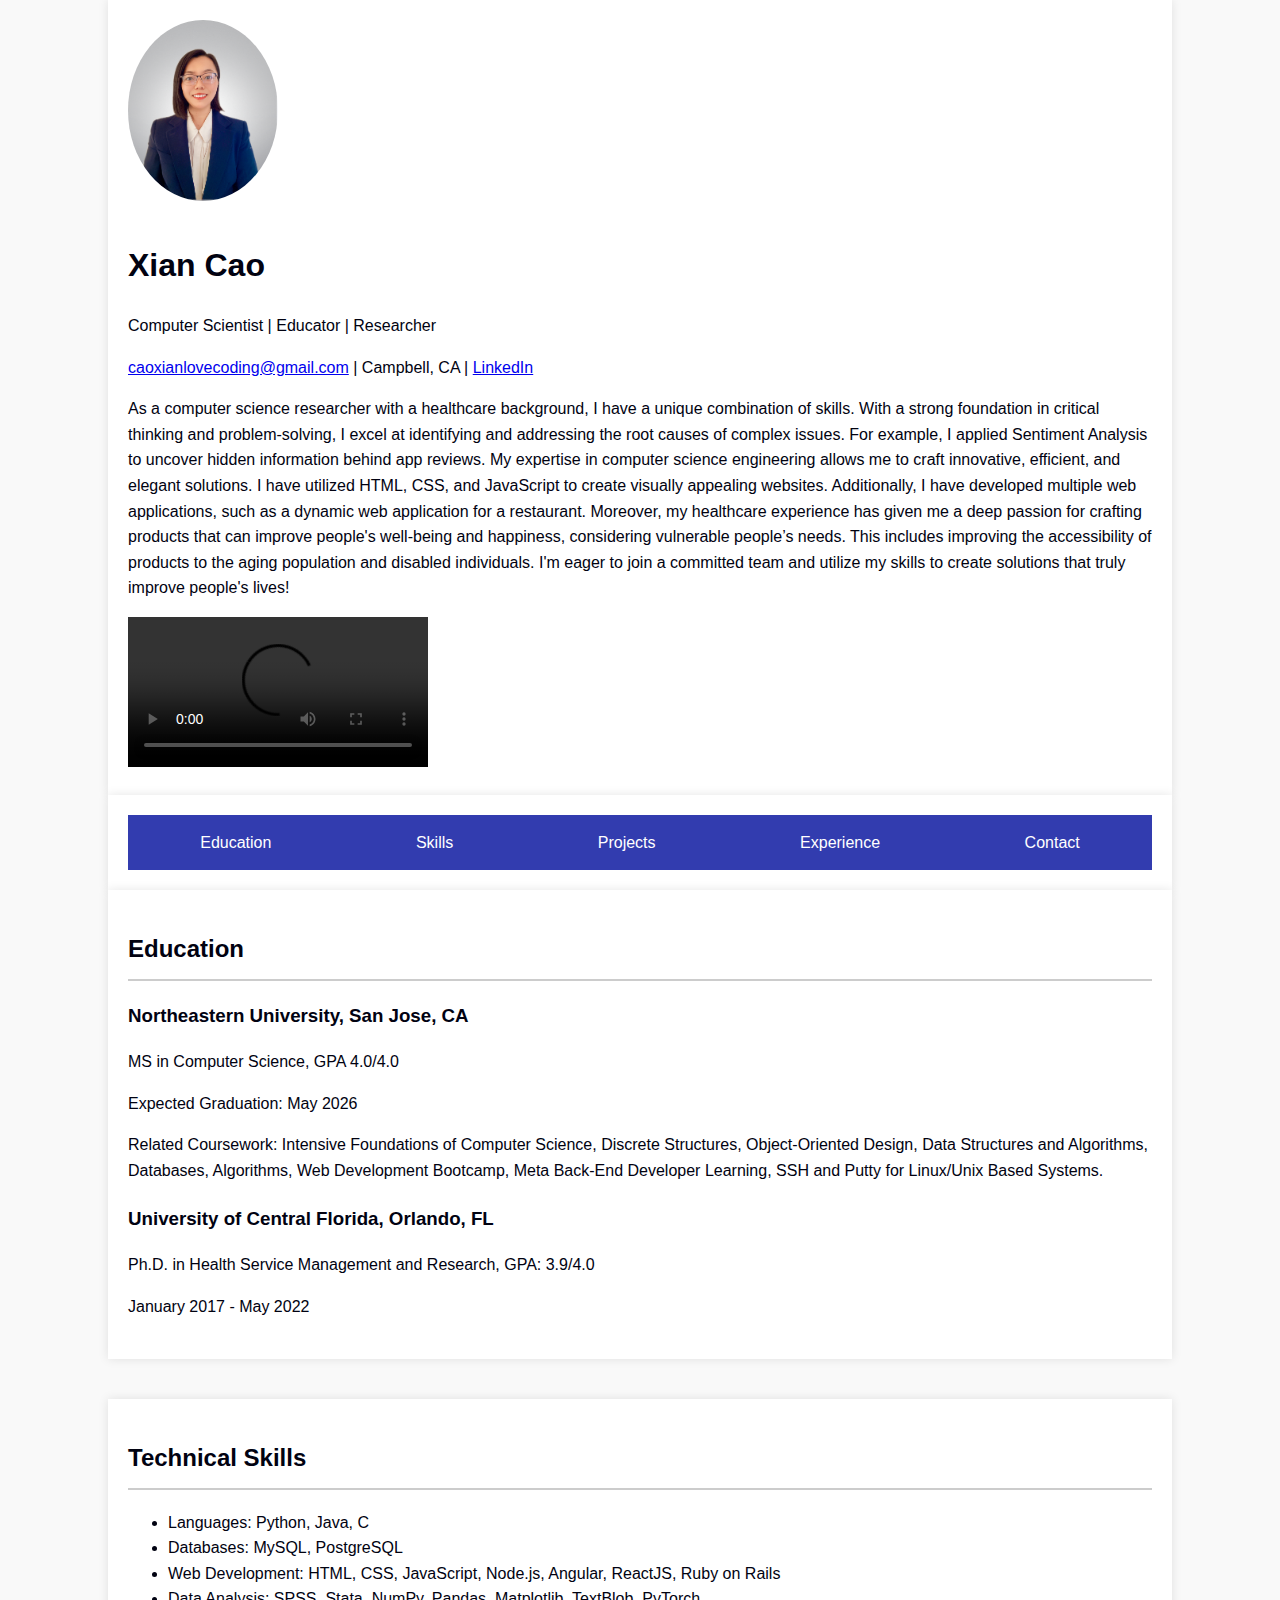
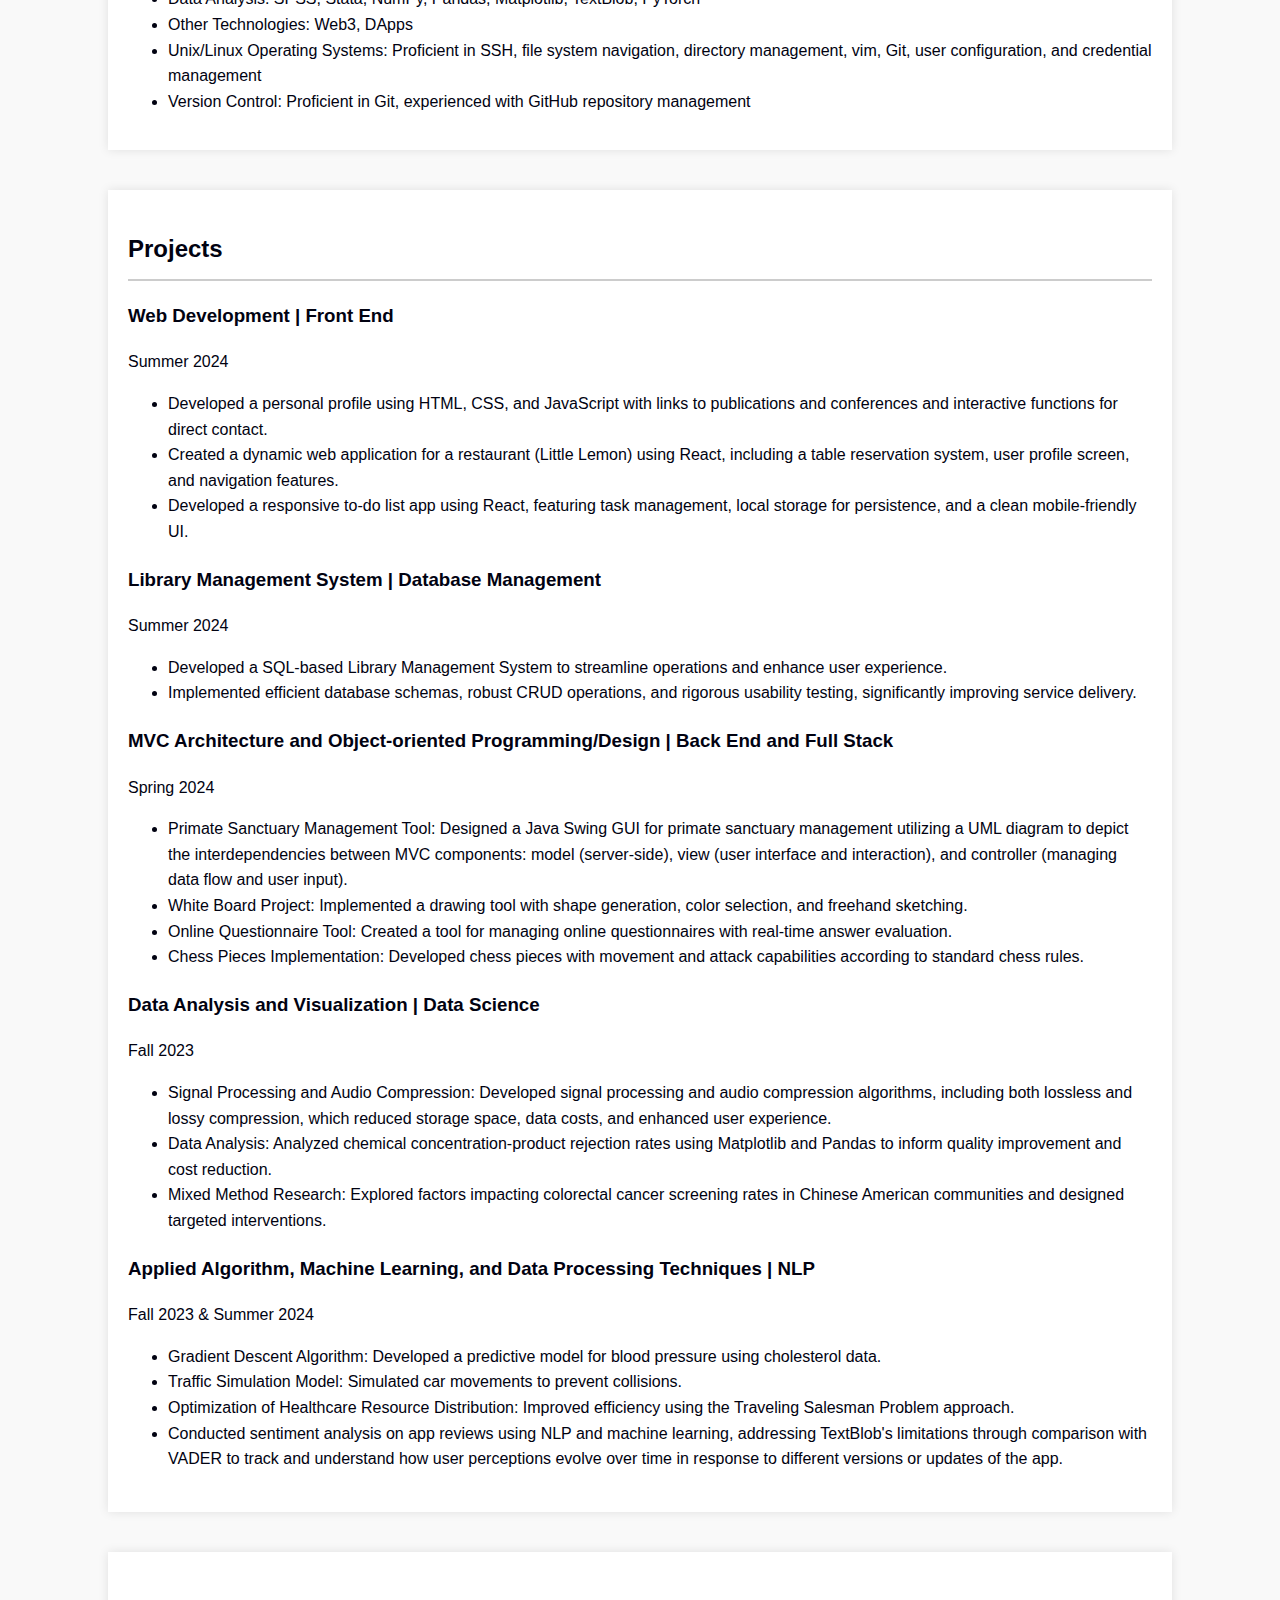
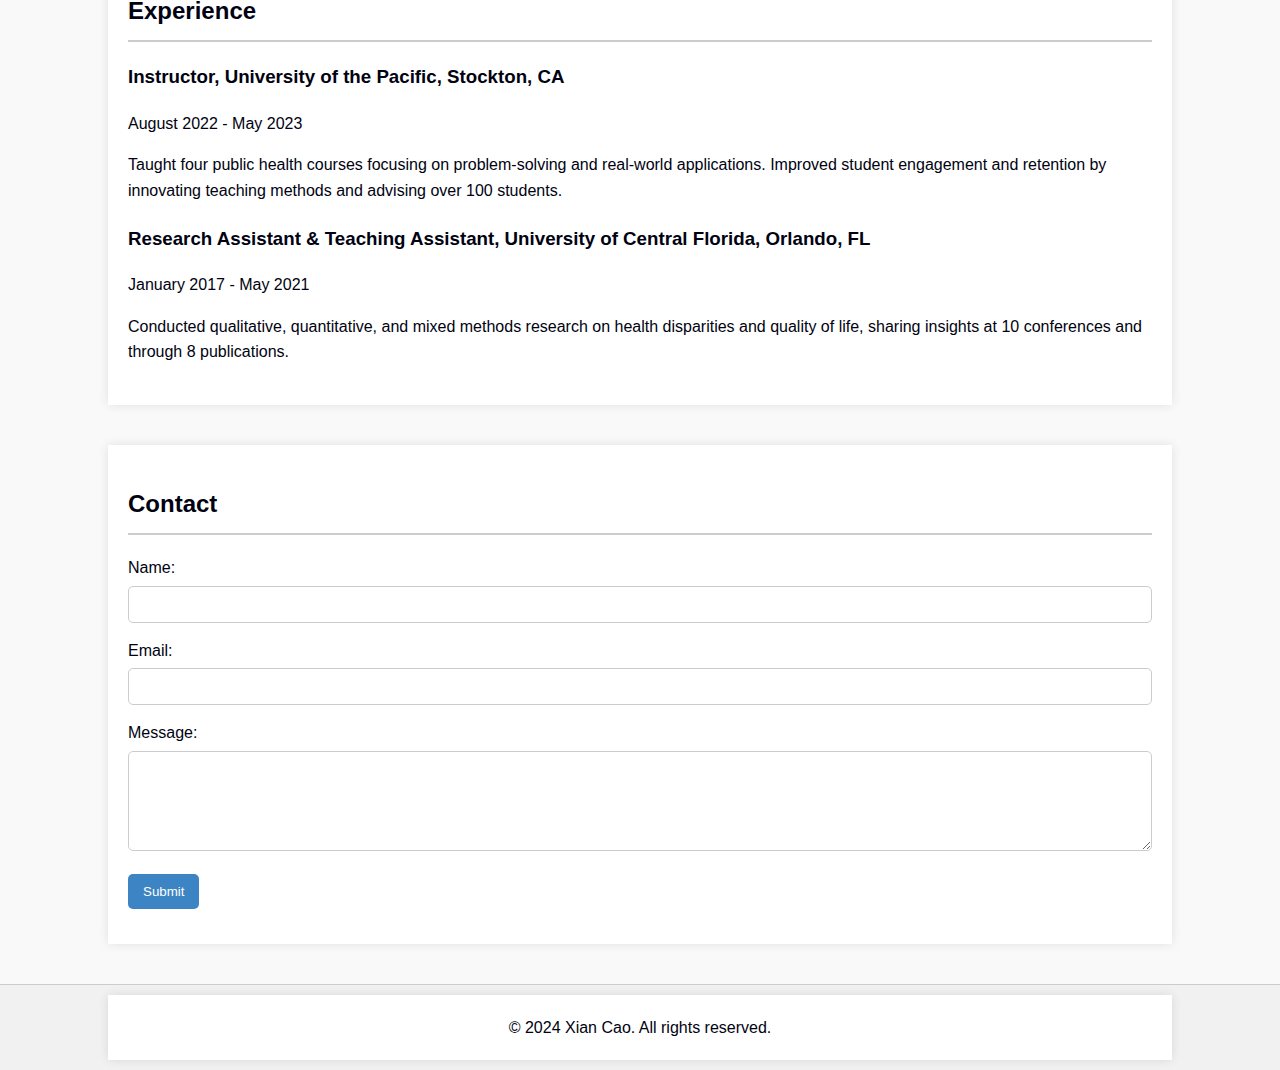
==== index.html @ bdb96334 "Update index.html" ====
<!DOCTYPE html>
<html lang="en">
<head>
    <meta charset="UTF-8">
    <meta name="viewport" content="width=device-width, initial-scale=1.0">
    <title>Xian Cao's CV</title>
    <link rel="stylesheet" href="styles.css">
</head>
<body>
    <header>
        <div class="container">
            <img src="images/xian_cao.jpg" alt="Xian Cao's profile picture">
            <h1>Xian Cao</h1>
            <p>Computer Scientist | Educator | Researcher</p>
            <p><a href="mailto:caoxianlovecoding@gmail.com">caoxianlovecoding@gmail.com</a> | Campbell, CA | <a href="https://xiancao2024.github.io/profile" target="_blank">LinkedIn</a></p>
            <p>As a computer science researcher with a healthcare background, I have a unique combination of skills. With a strong foundation in critical thinking and problem-solving, I excel at identifying and addressing the root causes of complex issues. For example, I applied Sentiment Analysis to uncover hidden information behind app reviews.

My expertise in computer science engineering allows me to craft innovative, efficient, and elegant solutions. I have utilized HTML, CSS, and JavaScript to create visually appealing websites. Additionally, I have developed multiple web applications, such as a dynamic web application for a restaurant.

Moreover, my healthcare experience has given me a deep passion for crafting products that can improve people's well-being and happiness, considering vulnerable people’s needs. This includes improving the accessibility of products to the aging population and disabled individuals.

I'm eager to join a committed team and utilize my skills to create solutions that truly improve people's lives!</p>
            <video controls>
            <source src="images/Tell Me About Yourself.mp4" type="video/mp4">
            Your browser does not support the video tag.
            </video>
        </div>
    </header>
    <nav>
        <div class="container">
            <ul>
                <li><a href="#education">Education</a></li>
                <li><a href="#skills">Skills</a></li>
                <li><a href="#projects">Projects</a></li>
                <li><a href="#experience">Experience</a></li>
                <li><a href="#contact">Contact</a></li>
            </ul>
        </div>
    </nav>
    <section id="education">
        <div class="container">
            <h2>Education</h2>
            <div class="edu-entry">
                <h3>Northeastern University, San Jose, CA</h3>
                <p>MS in Computer Science, GPA 4.0/4.0</p>
                <p>Expected Graduation: May 2026</p>
                <p>Related Coursework: Intensive Foundations of Computer Science, Discrete Structures, Object-Oriented Design, Data Structures and Algorithms, Databases, Algorithms, Web Development Bootcamp, Meta Back-End Developer Learning, SSH and Putty for Linux/Unix Based Systems.</p>
            </div>
            <div class="edu-entry">
                <h3>University of Central Florida, Orlando, FL</h3>
                <p>Ph.D. in Health Service Management and Research, GPA: 3.9/4.0</p>
                <p>January 2017 - May 2022</p>
            </div>
        </div>
    </section>
    <section id="skills">
        <div class="container">
            <h2>Technical Skills</h2>
            <ul>
                <li>Languages: Python, Java, C</li>
                <li>Databases: MySQL, PostgreSQL</li>
                <li>Web Development: HTML, CSS, JavaScript, Node.js, Angular, ReactJS, Ruby on Rails</li>
                <li>Data Analysis: SPSS, Stata, NumPy, Pandas, Matplotlib, TextBlob, PyTorch</li>
                <li>Other Technologies: Web3, DApps</li>
                <li>Unix/Linux Operating Systems: Proficient in SSH, file system navigation, directory management, vim, Git, user configuration, and credential management</li>
                <li>Version Control: Proficient in Git, experienced with GitHub repository management</li>
            </ul>
        </div>
    </section>
    <section id="projects">
        <div class="container">
            <h2>Projects</h2>
            <div class="project-entry">
                <h3>Web Development | Front End</h3>
                <p>Summer 2024</p>
                <ul>
                    <li>Developed a personal profile using HTML, CSS, and JavaScript with links to publications and conferences and interactive functions for direct contact.</li>
                    <li>Created a dynamic web application for a restaurant (Little Lemon) using React, including a table reservation system, user profile screen, and navigation features.</li>
                    <li>Developed a responsive to-do list app using React, featuring task management, local storage for persistence, and a clean mobile-friendly UI.</li>
                </ul>
            </div>
            <div class="project-entry">
                <h3>Library Management System | Database Management</h3>
                <p>Summer 2024</p>
                <ul>
                    <li>Developed a SQL-based Library Management System to streamline operations and enhance user experience.</li>
                    <li>Implemented efficient database schemas, robust CRUD operations, and rigorous usability testing, significantly improving service delivery.</li>
                </ul>
            </div>
            <div class="project-entry">
                <h3>MVC Architecture and Object-oriented Programming/Design | Back End and Full Stack</h3>
                <p>Spring 2024</p>
                <ul>
                    <li>Primate Sanctuary Management Tool: Designed a Java Swing GUI for primate sanctuary management utilizing a UML diagram to depict the interdependencies between MVC components: model (server-side), view (user interface and interaction), and controller (managing data flow and user input).</li>
                    <li>White Board Project: Implemented a drawing tool with shape generation, color selection, and freehand sketching.</li>
                    <li>Online Questionnaire Tool: Created a tool for managing online questionnaires with real-time answer evaluation.</li>
                    <li>Chess Pieces Implementation: Developed chess pieces with movement and attack capabilities according to standard chess rules.</li>
                </ul>
            </div>
            <div class="project-entry">
                <h3>Data Analysis and Visualization | Data Science</h3>
                <p>Fall 2023</p>
                <ul>
                    <li>Signal Processing and Audio Compression: Developed signal processing and audio compression algorithms, including both lossless and lossy compression, which reduced storage space, data costs, and enhanced user experience.</li>
                    <li>Data Analysis: Analyzed chemical concentration-product rejection rates using Matplotlib and Pandas to inform quality improvement and cost reduction.</li>
                    <li>Mixed Method Research: Explored factors impacting colorectal cancer screening rates in Chinese American communities and designed targeted interventions.</li>
                </ul>
            </div>
            <div class="project-entry">
                <h3>Applied Algorithm, Machine Learning, and Data Processing Techniques | NLP</h3>
                <p>Fall 2023 & Summer 2024</p>
                <ul>
                    <li>Gradient Descent Algorithm: Developed a predictive model for blood pressure using cholesterol data.</li>
                    <li>Traffic Simulation Model: Simulated car movements to prevent collisions.</li>
                    <li>Optimization of Healthcare Resource Distribution: Improved efficiency using the Traveling Salesman Problem approach.</li>
                    <li>Conducted sentiment analysis on app reviews using NLP and machine learning, addressing TextBlob's limitations through comparison with VADER to track and understand how user perceptions evolve over time in response to different versions or updates of the app.</li>
                </ul>
            </div>
        </div>
    </section>
    <section id="experience">
        <div class="container">
            <h2>Experience</h2>
            <div class="experience-entry">
                <h3>Instructor, University of the Pacific, Stockton, CA</h3>
                <p>August 2022 - May 2023</p>
                <p>Taught four public health courses focusing on problem-solving and real-world applications. Improved student engagement and retention by innovating teaching methods and advising over 100 students.</p>
            </div>
            <div class="experience-entry">
                <h3>Research Assistant & Teaching Assistant, University of Central Florida, Orlando, FL</h3>
                <p>January 2017 - May 2021</p>
                <p>Conducted qualitative, quantitative, and mixed methods research on health disparities and quality of life, sharing insights at 10 conferences and through 8 publications.</p>
            </div>
        </div>
    </section>
    <section id="contact">
        <div class="container">
            <h2>Contact</h2>
            <form id="contactForm">
                <div>
                    <label for="name">Name:</label>
                    <input type="text" id="name" name="name" required>
                </div>
                <div>
                    <label for="email">Email:</label>
                    <input type="email" id="email" name="email" required>
                </div>
                <div>
                    <label for="message">Message:</label>
                    <textarea id="message" name="message" required></textarea>
                </div>
                <div>
                    <button type="submit">Submit</button>
                </div>
            </form>
        </div>
    </section>
    <footer>
        <div class="container">
            <p>&copy; 2024 Xian Cao. All rights reserved.</p>
        </div>
    </footer>
    <script src="scripts.js"></script>
</body>
</html>
---- styles.css ----
body {
    line-height: 1.6;
    font-family: Arial, sans-serif;
    background-color: #f9f9f9;
    color: #010211;
    margin: 0;
    padding: 0;
}

.container {
    width: 80%;
    margin: 0 auto;
    padding: 20px;
    background-color: #fff;
    box-shadow: 0 0 10px rgba(0, 0, 0, 0.1);
}

nav ul {
    list-style: none;
    padding: 0;
    display: flex;
    justify-content: space-around;
    background-color: #323caf;
    margin: 0;
}

nav ul li {
    margin: 0;
}

nav ul li a {
    text-decoration: none;
    color: #fff;
    padding: 15px 20px;
    display: block;
}

nav ul li a:hover {
    background-color: #323caf;
}

section {
    margin-bottom: 40px;
}

h2 {
    border-bottom: 2px solid #ccc;
    padding-bottom: 10px;
    margin-bottom: 20px;
}

h3 {
    margin-top: 0;
}

.edu-entry, .project-entry, .experience-entry {
    margin-bottom: 20px;
}

form div {
    margin-bottom: 15px;
}

form label {
    display: block;
    margin-bottom: 5px;
}

form input, form textarea {
    width: 100%;
    padding: 10px;
    box-sizing: border-box;
    border: 1px solid #ccc;
    border-radius: 5px;
}

form textarea {
    height: 100px;
}

button {
    padding: 10px 15px;
    background-color: hsl(208, 53%, 50%);
    color: #fff;
    border: none;
    border-radius: 5px;
    cursor: pointer;
}

button:hover {
    background-color: #444;
}

footer {
    text-align: center;
    padding: 10px 0;
    border-top: 1px solid #ccc;
    background-color: #f1f1f1;
}

footer p {
    margin: 0;
}

header img {
    max-width: 150px;
    height: auto;
    border-radius: 50%;
    margin-bottom: 10px;
}
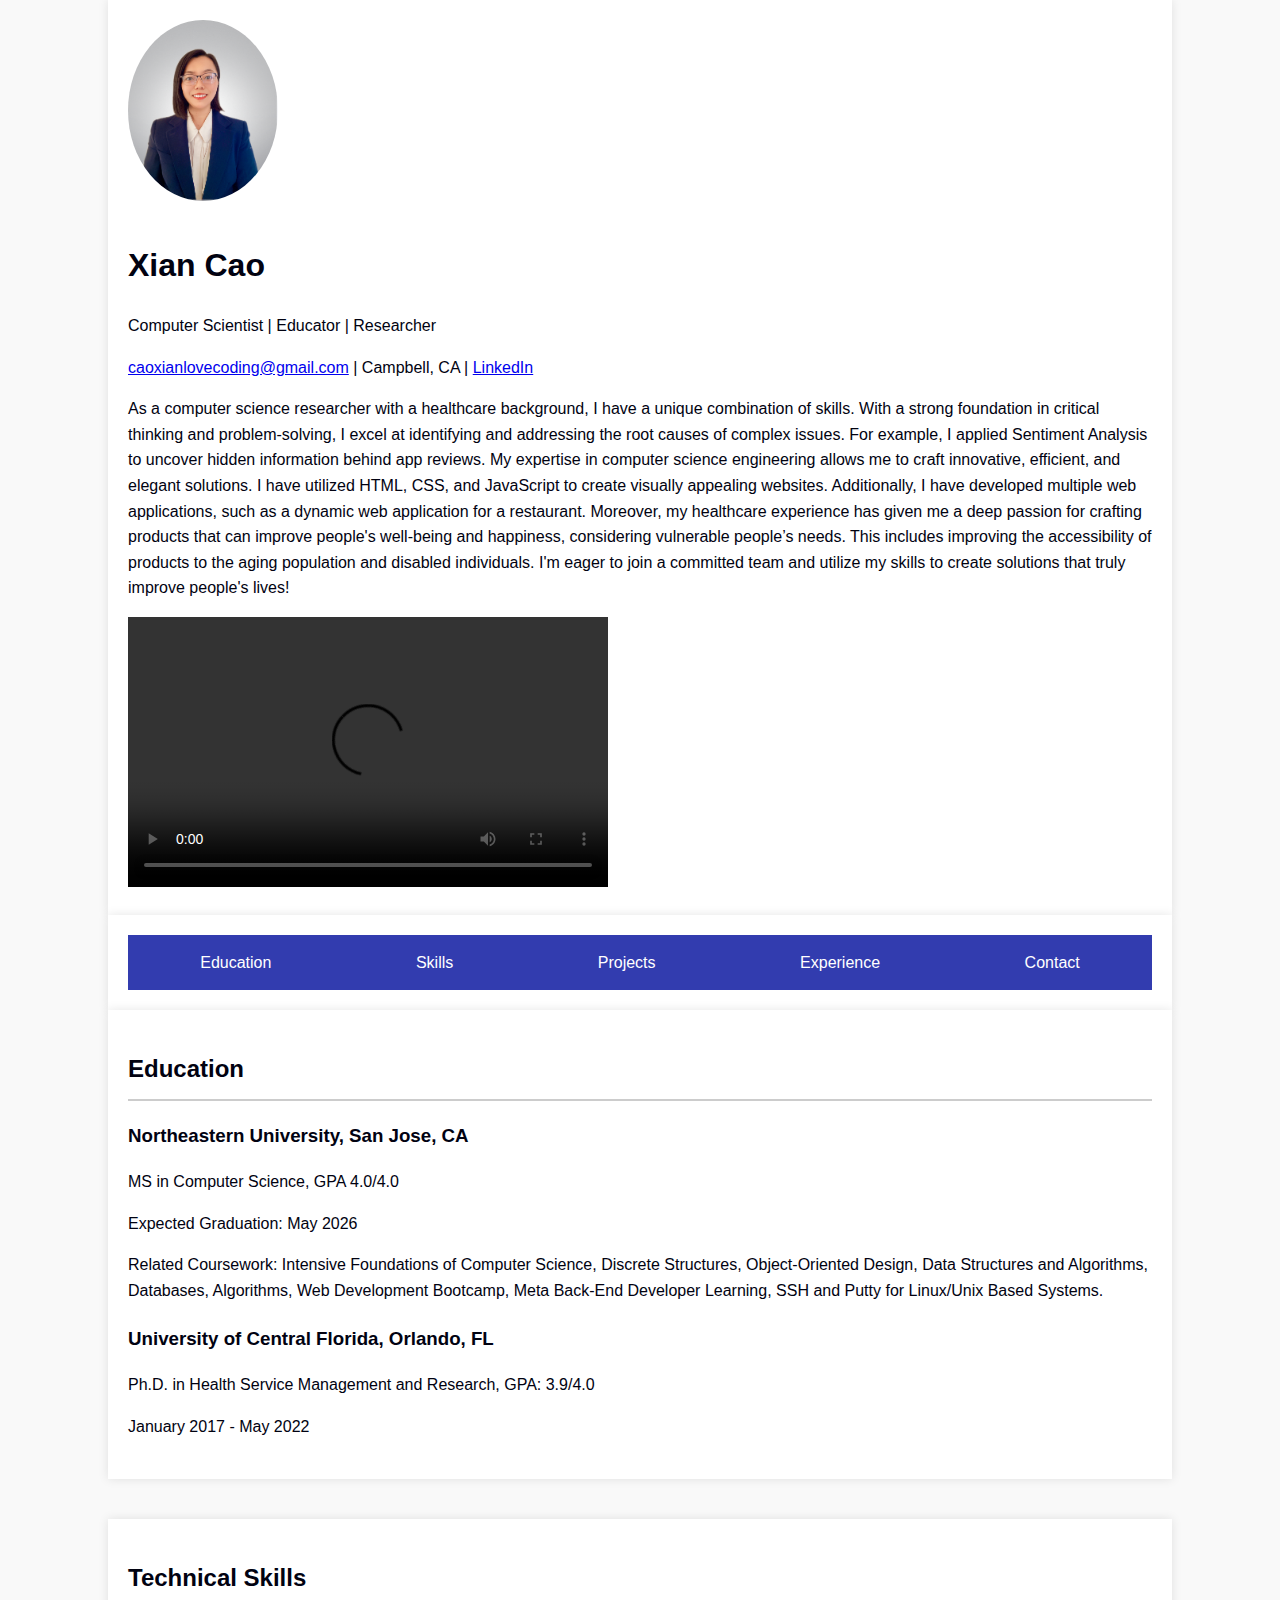
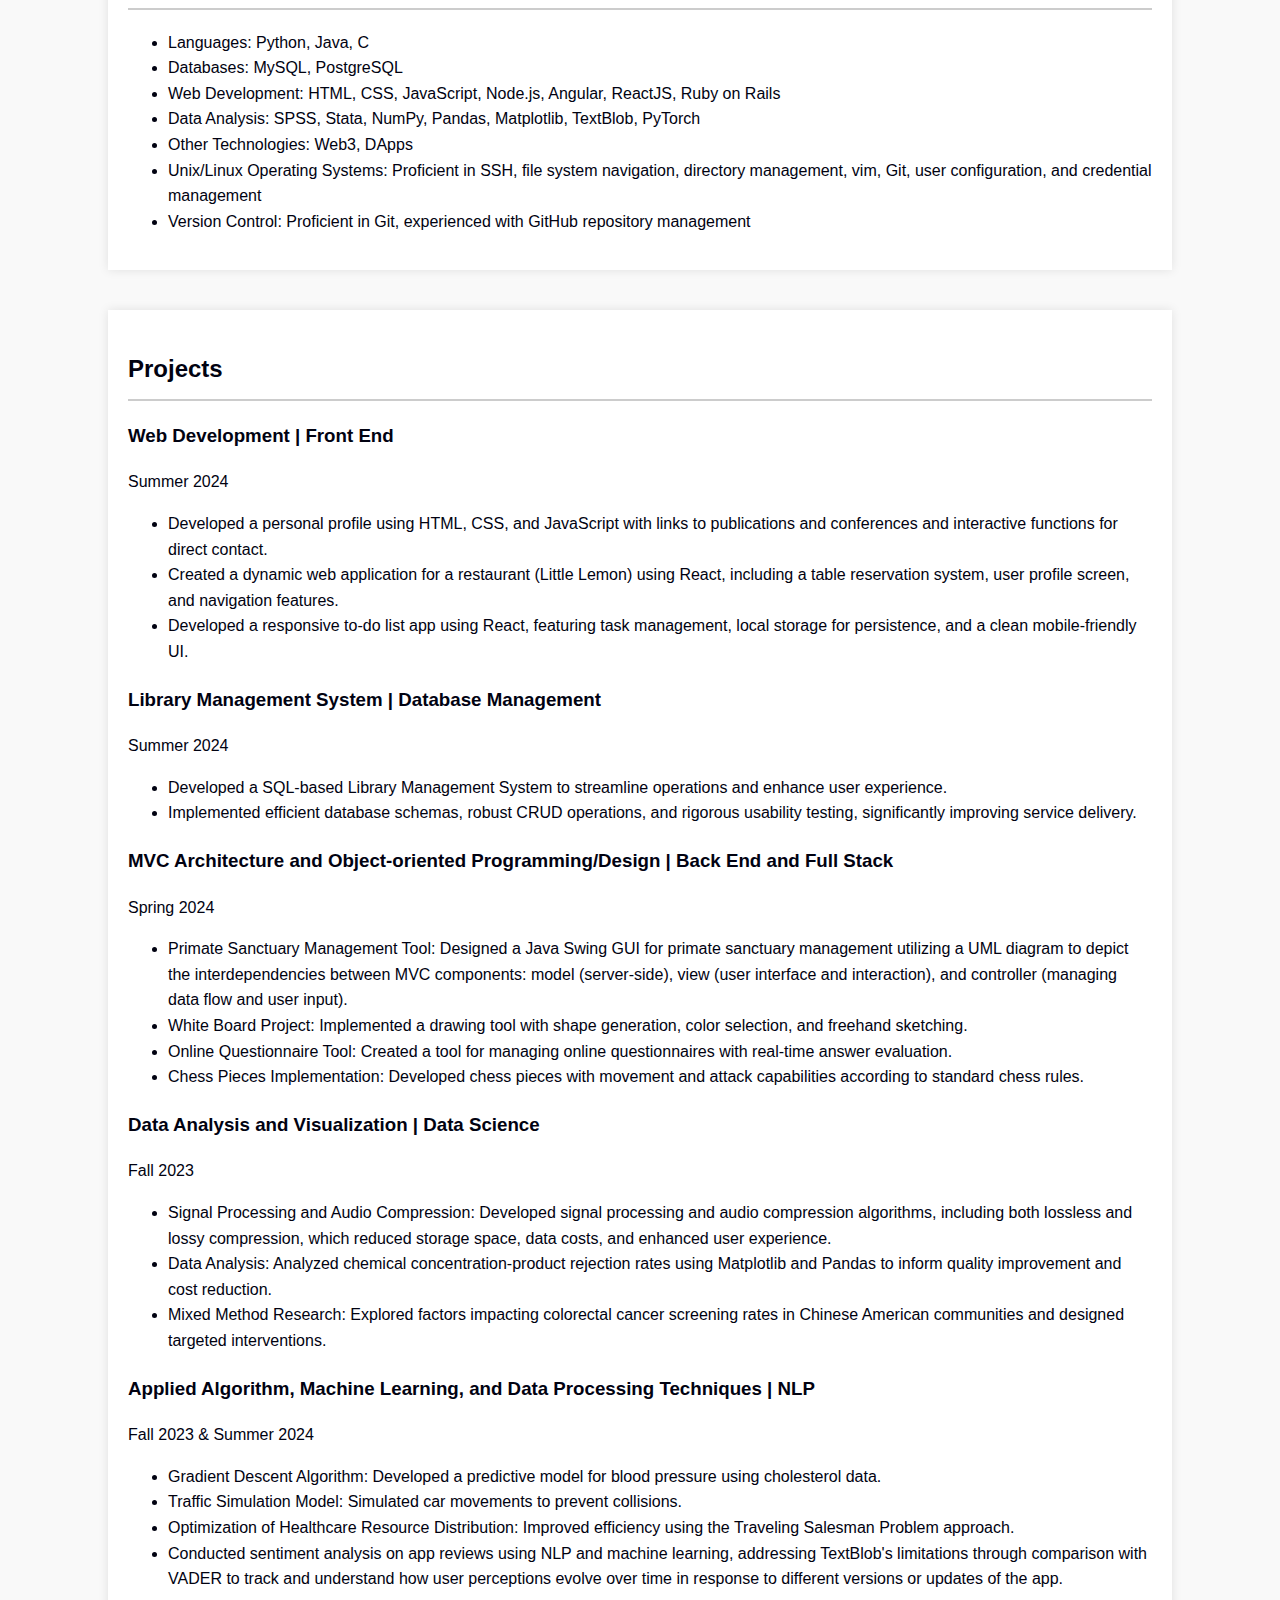
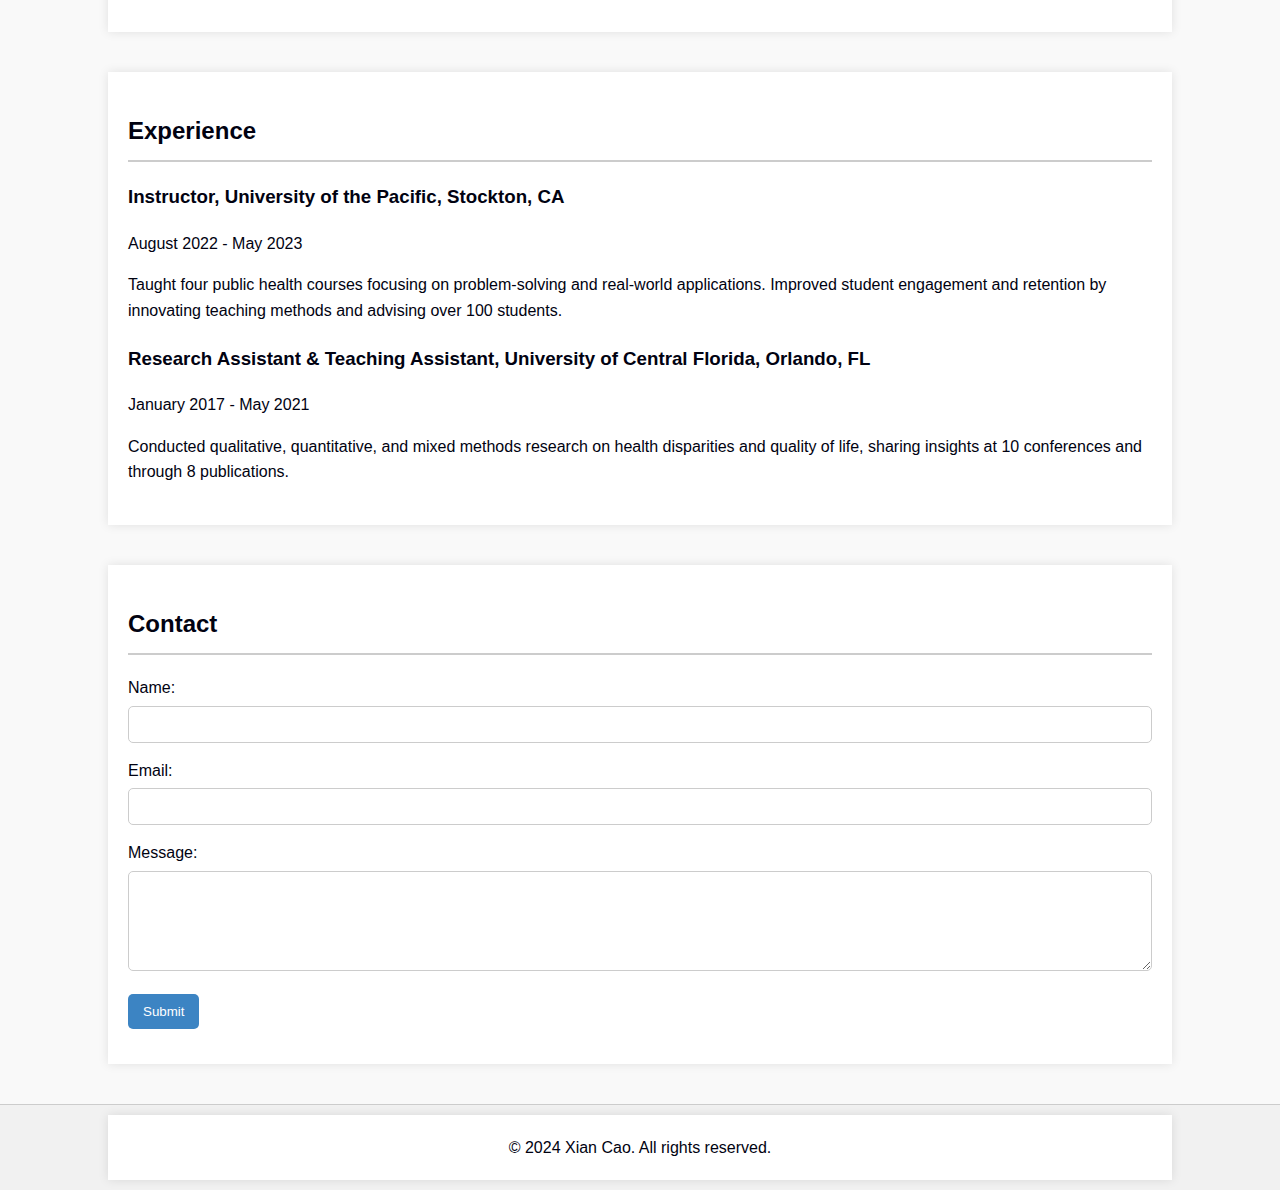
==== commit fa4ede60: "Update index.html" ====
--- a/index.html
+++ b/index.html
@@ -20,7 +20,7 @@
 Moreover, my healthcare experience has given me a deep passion for crafting products that can improve people's well-being and happiness, considering vulnerable people’s needs. This includes improving the accessibility of products to the aging population and disabled individuals.
 
 I'm eager to join a committed team and utilize my skills to create solutions that truly improve people's lives!</p>
-            <video controls>
+            <video controls width="480" height="270">
             <source src="images/Tell Me About Yourself.mp4" type="video/mp4">
             Your browser does not support the video tag.
             </video>
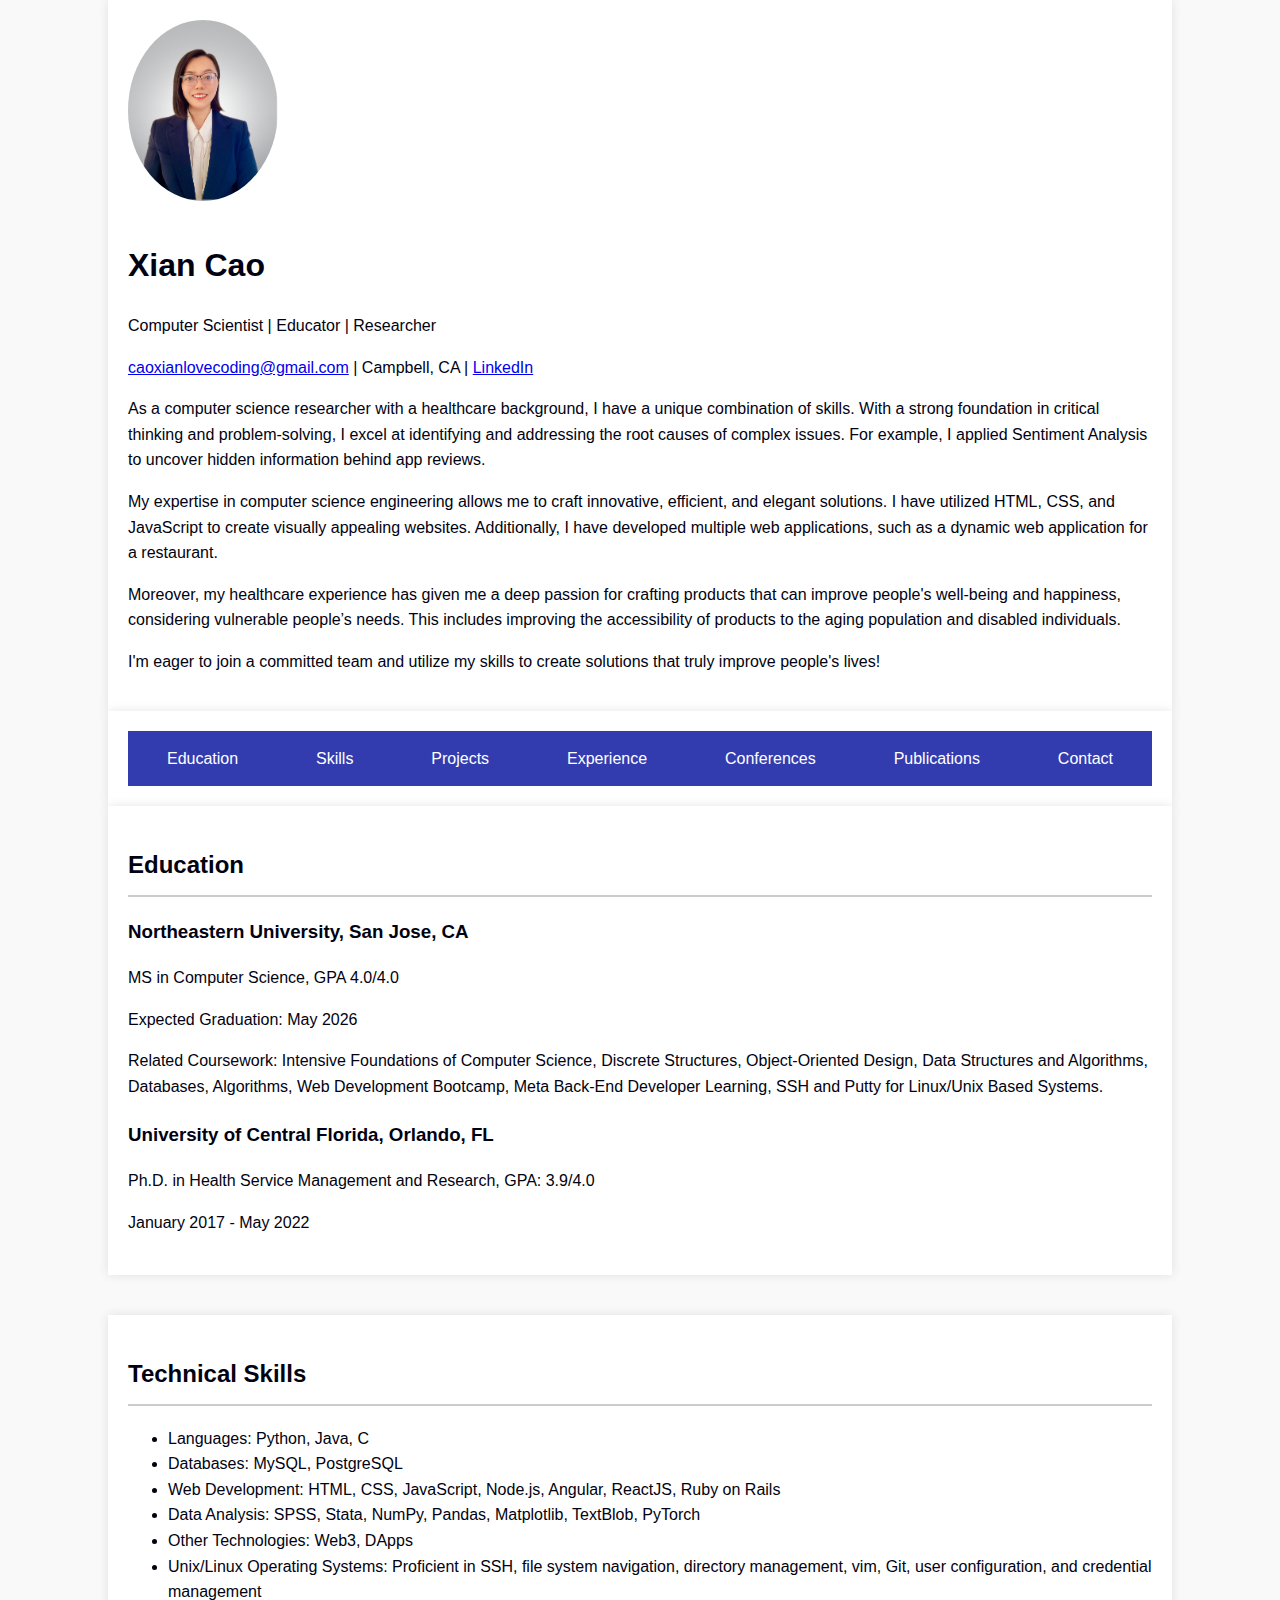
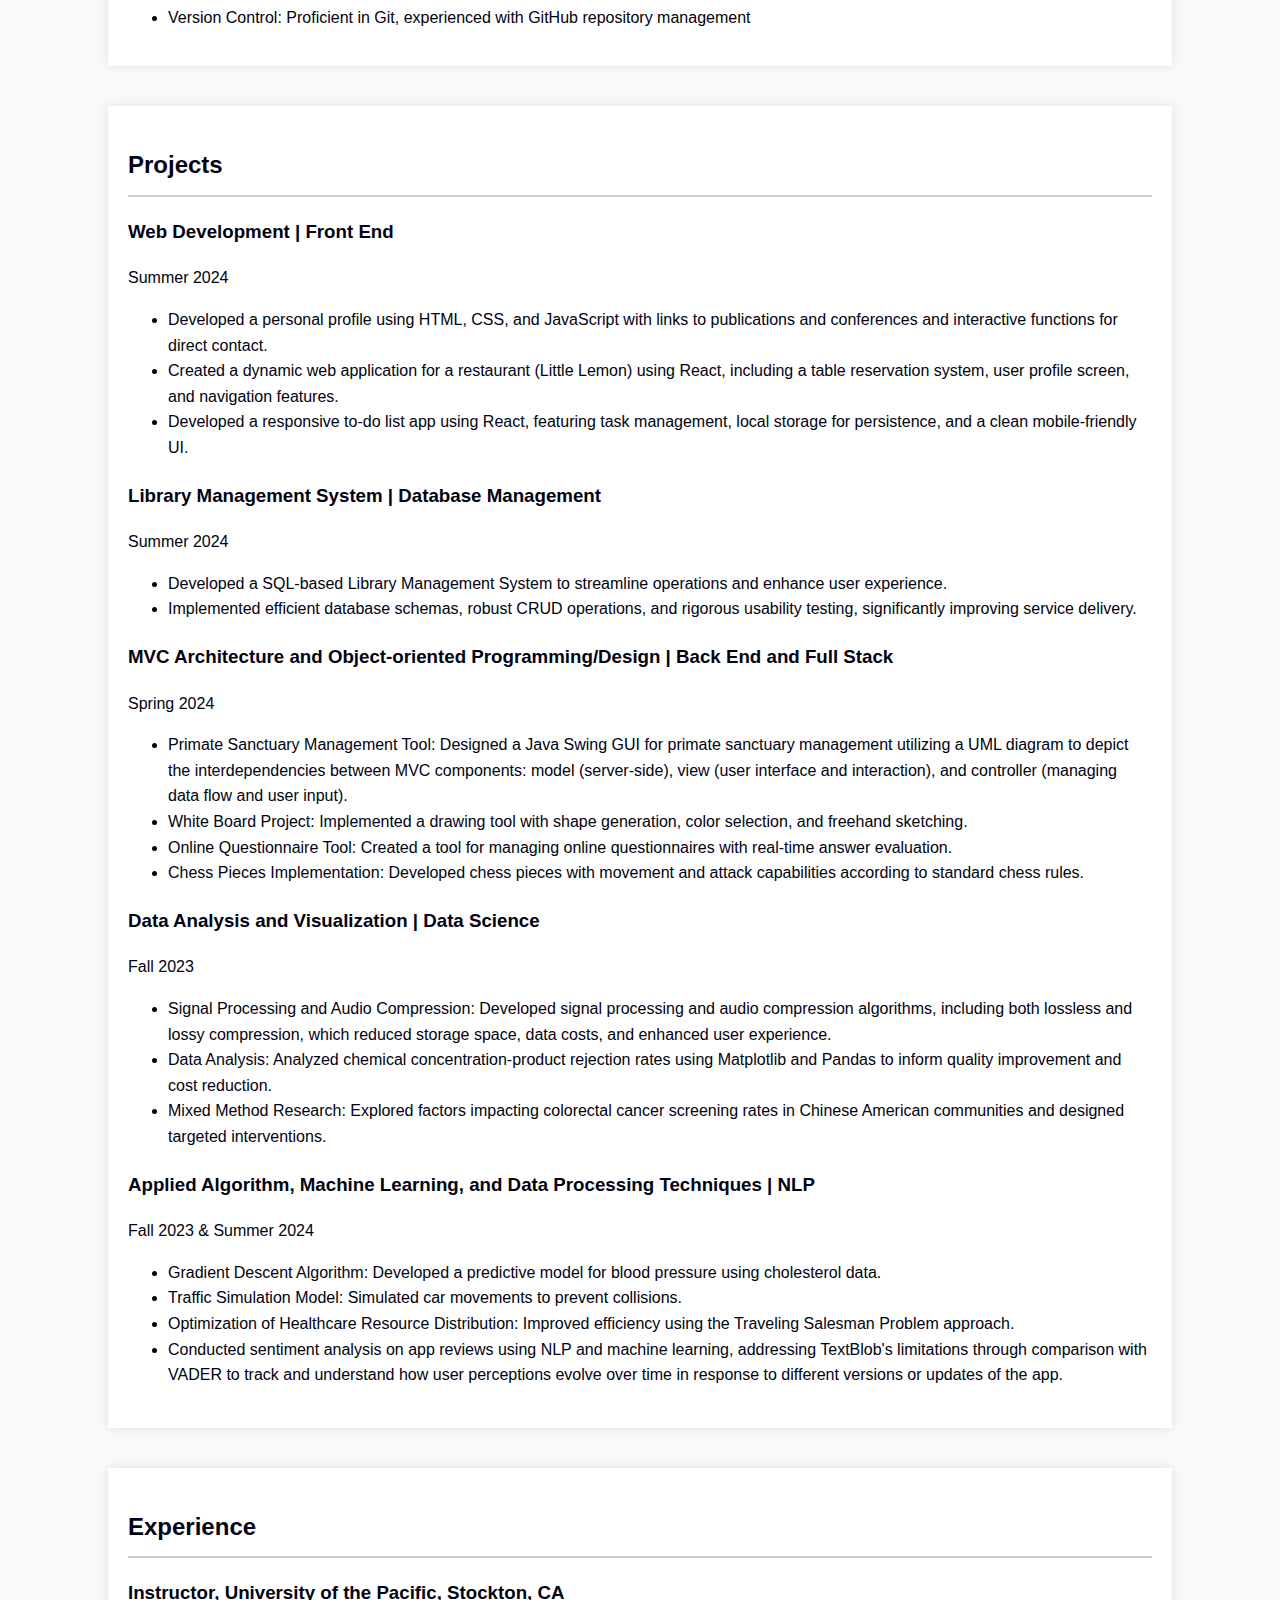
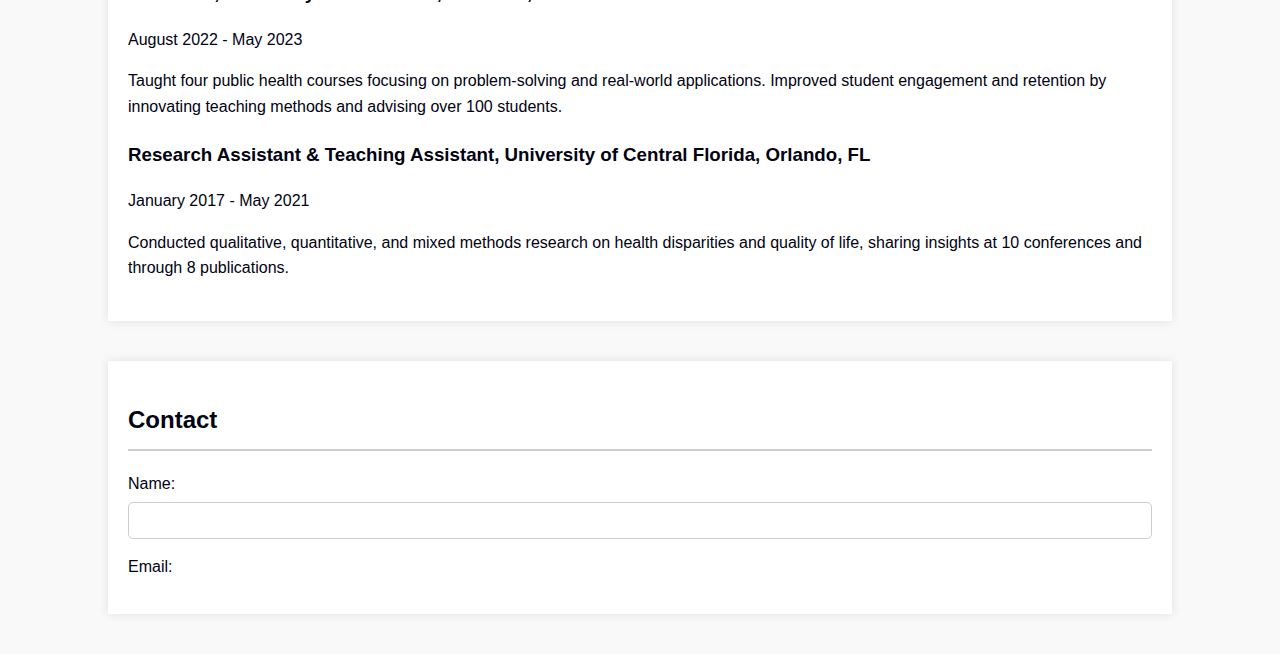
==== commit 0d39a3a2: "Update index.html" ====
--- a/index.html
+++ b/index.html
@@ -13,17 +13,10 @@
             <h1>Xian Cao</h1>
             <p>Computer Scientist | Educator | Researcher</p>
             <p><a href="mailto:caoxianlovecoding@gmail.com">caoxianlovecoding@gmail.com</a> | Campbell, CA | <a href="https://xiancao2024.github.io/profile" target="_blank">LinkedIn</a></p>
-            <p>As a computer science researcher with a healthcare background, I have a unique combination of skills. With a strong foundation in critical thinking and problem-solving, I excel at identifying and addressing the root causes of complex issues. For example, I applied Sentiment Analysis to uncover hidden information behind app reviews.
-
-My expertise in computer science engineering allows me to craft innovative, efficient, and elegant solutions. I have utilized HTML, CSS, and JavaScript to create visually appealing websites. Additionally, I have developed multiple web applications, such as a dynamic web application for a restaurant.
-
-Moreover, my healthcare experience has given me a deep passion for crafting products that can improve people's well-being and happiness, considering vulnerable people’s needs. This includes improving the accessibility of products to the aging population and disabled individuals.
-
-I'm eager to join a committed team and utilize my skills to create solutions that truly improve people's lives!</p>
-            <video controls width="480" height="270">
-            <source src="images/Tell Me About Yourself.mp4" type="video/mp4">
-            Your browser does not support the video tag.
-            </video>
+            <p>As a computer science researcher with a healthcare background, I have a unique combination of skills. With a strong foundation in critical thinking and problem-solving, I excel at identifying and addressing the root causes of complex issues. For example, I applied Sentiment Analysis to uncover hidden information behind app reviews.</p>
+            <p>My expertise in computer science engineering allows me to craft innovative, efficient, and elegant solutions. I have utilized HTML, CSS, and JavaScript to create visually appealing websites. Additionally, I have developed multiple web applications, such as a dynamic web application for a restaurant.</p>
+            <p>Moreover, my healthcare experience has given me a deep passion for crafting products that can improve people's well-being and happiness, considering vulnerable people’s needs. This includes improving the accessibility of products to the aging population and disabled individuals.</p>
+            <p>I'm eager to join a committed team and utilize my skills to create solutions that truly improve people's lives!</p>
         </div>
     </header>
     <nav>
@@ -33,6 +26,8 @@
                 <li><a href="#skills">Skills</a></li>
                 <li><a href="#projects">Projects</a></li>
                 <li><a href="#experience">Experience</a></li>
+                <li><a href="conferences.html">Conferences</a></li>
+                <li><a href="publications.html">Publications</a></li>
                 <li><a href="#contact">Contact</a></li>
             </ul>
         </div>
@@ -143,23 +138,4 @@
                 </div>
                 <div>
                     <label for="email">Email:</label>
-                    <input type="email" id="email" name="email" required>
-                </div>
-                <div>
-                    <label for="message">Message:</label>
-                    <textarea id="message" name="message" required></textarea>
-                </div>
-                <div>
-                    <button type="submit">Submit</button>
-                </div>
-            </form>
-        </div>
-    </section>
-    <footer>
-        <div class="container">
-            <p>&copy; 2024 Xian Cao. All rights reserved.</p>
-        </div>
-    </footer>
-    <script src="scripts.js"></script>
-</body>
-</html>
+                   
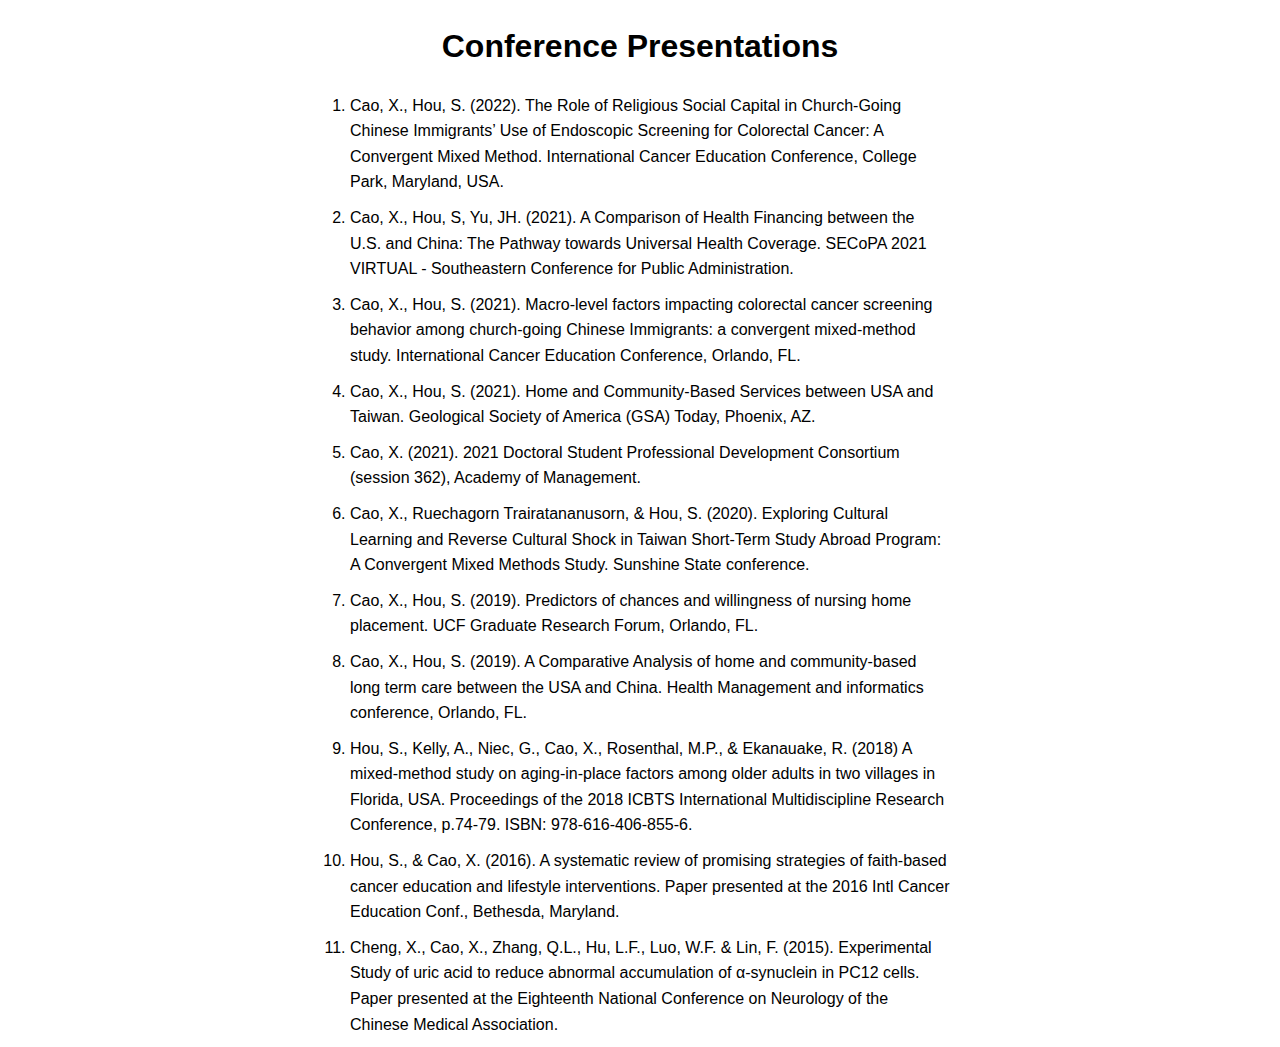
==== commit 5ea69dd2: "Update index.html" ====
--- a/index.html
+++ b/index.html
@@ -3,139 +3,66 @@
 <head>
     <meta charset="UTF-8">
     <meta name="viewport" content="width=device-width, initial-scale=1.0">
-    <title>Xian Cao's CV</title>
-    <link rel="stylesheet" href="styles.css">
+    <title>Conferences</title>
+    <style>
+        body {
+            font-family: Arial, sans-serif;
+            line-height: 1.6;
+            margin: 0;
+            padding: 0;
+        }
+        h1 {
+            text-align: center;
+            margin-bottom: 20px;
+        }
+        ol {
+            list-style-type: decimal;
+            padding-left: 20px;
+            margin: auto; /* Center the list */
+            max-width: 600px; /* Limit the width of the list */
+        }
+        li {
+            margin-bottom: 10px;
+        }
+    </style>
 </head>
 <body>
-    <header>
-        <div class="container">
-            <img src="images/xian_cao.jpg" alt="Xian Cao's profile picture">
-            <h1>Xian Cao</h1>
-            <p>Computer Scientist | Educator | Researcher</p>
-            <p><a href="mailto:caoxianlovecoding@gmail.com">caoxianlovecoding@gmail.com</a> | Campbell, CA | <a href="https://xiancao2024.github.io/profile" target="_blank">LinkedIn</a></p>
-            <p>As a computer science researcher with a healthcare background, I have a unique combination of skills. With a strong foundation in critical thinking and problem-solving, I excel at identifying and addressing the root causes of complex issues. For example, I applied Sentiment Analysis to uncover hidden information behind app reviews.</p>
-            <p>My expertise in computer science engineering allows me to craft innovative, efficient, and elegant solutions. I have utilized HTML, CSS, and JavaScript to create visually appealing websites. Additionally, I have developed multiple web applications, such as a dynamic web application for a restaurant.</p>
-            <p>Moreover, my healthcare experience has given me a deep passion for crafting products that can improve people's well-being and happiness, considering vulnerable people’s needs. This includes improving the accessibility of products to the aging population and disabled individuals.</p>
-            <p>I'm eager to join a committed team and utilize my skills to create solutions that truly improve people's lives!</p>
-        </div>
-    </header>
-    <nav>
-        <div class="container">
-            <ul>
-                <li><a href="#education">Education</a></li>
-                <li><a href="#skills">Skills</a></li>
-                <li><a href="#projects">Projects</a></li>
-                <li><a href="#experience">Experience</a></li>
-                <li><a href="conferences.html">Conferences</a></li>
-                <li><a href="publications.html">Publications</a></li>
-                <li><a href="#contact">Contact</a></li>
-            </ul>
-        </div>
-    </nav>
-    <section id="education">
-        <div class="container">
-            <h2>Education</h2>
-            <div class="edu-entry">
-                <h3>Northeastern University, San Jose, CA</h3>
-                <p>MS in Computer Science, GPA 4.0/4.0</p>
-                <p>Expected Graduation: May 2026</p>
-                <p>Related Coursework: Intensive Foundations of Computer Science, Discrete Structures, Object-Oriented Design, Data Structures and Algorithms, Databases, Algorithms, Web Development Bootcamp, Meta Back-End Developer Learning, SSH and Putty for Linux/Unix Based Systems.</p>
-            </div>
-            <div class="edu-entry">
-                <h3>University of Central Florida, Orlando, FL</h3>
-                <p>Ph.D. in Health Service Management and Research, GPA: 3.9/4.0</p>
-                <p>January 2017 - May 2022</p>
-            </div>
-        </div>
-    </section>
-    <section id="skills">
-        <div class="container">
-            <h2>Technical Skills</h2>
-            <ul>
-                <li>Languages: Python, Java, C</li>
-                <li>Databases: MySQL, PostgreSQL</li>
-                <li>Web Development: HTML, CSS, JavaScript, Node.js, Angular, ReactJS, Ruby on Rails</li>
-                <li>Data Analysis: SPSS, Stata, NumPy, Pandas, Matplotlib, TextBlob, PyTorch</li>
-                <li>Other Technologies: Web3, DApps</li>
-                <li>Unix/Linux Operating Systems: Proficient in SSH, file system navigation, directory management, vim, Git, user configuration, and credential management</li>
-                <li>Version Control: Proficient in Git, experienced with GitHub repository management</li>
-            </ul>
-        </div>
-    </section>
-    <section id="projects">
-        <div class="container">
-            <h2>Projects</h2>
-            <div class="project-entry">
-                <h3>Web Development | Front End</h3>
-                <p>Summer 2024</p>
-                <ul>
-                    <li>Developed a personal profile using HTML, CSS, and JavaScript with links to publications and conferences and interactive functions for direct contact.</li>
-                    <li>Created a dynamic web application for a restaurant (Little Lemon) using React, including a table reservation system, user profile screen, and navigation features.</li>
-                    <li>Developed a responsive to-do list app using React, featuring task management, local storage for persistence, and a clean mobile-friendly UI.</li>
-                </ul>
-            </div>
-            <div class="project-entry">
-                <h3>Library Management System | Database Management</h3>
-                <p>Summer 2024</p>
-                <ul>
-                    <li>Developed a SQL-based Library Management System to streamline operations and enhance user experience.</li>
-                    <li>Implemented efficient database schemas, robust CRUD operations, and rigorous usability testing, significantly improving service delivery.</li>
-                </ul>
-            </div>
-            <div class="project-entry">
-                <h3>MVC Architecture and Object-oriented Programming/Design | Back End and Full Stack</h3>
-                <p>Spring 2024</p>
-                <ul>
-                    <li>Primate Sanctuary Management Tool: Designed a Java Swing GUI for primate sanctuary management utilizing a UML diagram to depict the interdependencies between MVC components: model (server-side), view (user interface and interaction), and controller (managing data flow and user input).</li>
-                    <li>White Board Project: Implemented a drawing tool with shape generation, color selection, and freehand sketching.</li>
-                    <li>Online Questionnaire Tool: Created a tool for managing online questionnaires with real-time answer evaluation.</li>
-                    <li>Chess Pieces Implementation: Developed chess pieces with movement and attack capabilities according to standard chess rules.</li>
-                </ul>
-            </div>
-            <div class="project-entry">
-                <h3>Data Analysis and Visualization | Data Science</h3>
-                <p>Fall 2023</p>
-                <ul>
-                    <li>Signal Processing and Audio Compression: Developed signal processing and audio compression algorithms, including both lossless and lossy compression, which reduced storage space, data costs, and enhanced user experience.</li>
-                    <li>Data Analysis: Analyzed chemical concentration-product rejection rates using Matplotlib and Pandas to inform quality improvement and cost reduction.</li>
-                    <li>Mixed Method Research: Explored factors impacting colorectal cancer screening rates in Chinese American communities and designed targeted interventions.</li>
-                </ul>
-            </div>
-            <div class="project-entry">
-                <h3>Applied Algorithm, Machine Learning, and Data Processing Techniques | NLP</h3>
-                <p>Fall 2023 & Summer 2024</p>
-                <ul>
-                    <li>Gradient Descent Algorithm: Developed a predictive model for blood pressure using cholesterol data.</li>
-                    <li>Traffic Simulation Model: Simulated car movements to prevent collisions.</li>
-                    <li>Optimization of Healthcare Resource Distribution: Improved efficiency using the Traveling Salesman Problem approach.</li>
-                    <li>Conducted sentiment analysis on app reviews using NLP and machine learning, addressing TextBlob's limitations through comparison with VADER to track and understand how user perceptions evolve over time in response to different versions or updates of the app.</li>
-                </ul>
-            </div>
-        </div>
-    </section>
-    <section id="experience">
-        <div class="container">
-            <h2>Experience</h2>
-            <div class="experience-entry">
-                <h3>Instructor, University of the Pacific, Stockton, CA</h3>
-                <p>August 2022 - May 2023</p>
-                <p>Taught four public health courses focusing on problem-solving and real-world applications. Improved student engagement and retention by innovating teaching methods and advising over 100 students.</p>
-            </div>
-            <div class="experience-entry">
-                <h3>Research Assistant & Teaching Assistant, University of Central Florida, Orlando, FL</h3>
-                <p>January 2017 - May 2021</p>
-                <p>Conducted qualitative, quantitative, and mixed methods research on health disparities and quality of life, sharing insights at 10 conferences and through 8 publications.</p>
-            </div>
-        </div>
-    </section>
-    <section id="contact">
-        <div class="container">
-            <h2>Contact</h2>
-            <form id="contactForm">
-                <div>
-                    <label for="name">Name:</label>
-                    <input type="text" id="name" name="name" required>
-                </div>
-                <div>
-                    <label for="email">Email:</label>
+    <h1>Conference Presentations</h1>
+    <ol>
+        <li>
+            Cao, X., Hou, S. (2022). The Role of Religious Social Capital in Church-Going Chinese Immigrants’ Use of Endoscopic Screening for Colorectal Cancer: A Convergent Mixed Method. International Cancer Education Conference, College Park, Maryland, USA.
+        </li>
+        <li>
+            Cao, X., Hou, S, Yu, JH. (2021). A Comparison of Health Financing between the U.S. and China: The Pathway towards Universal Health Coverage. SECoPA 2021 VIRTUAL - Southeastern Conference for Public Administration.
+        </li>
+        <li>
+            Cao, X., Hou, S. (2021). Macro-level factors impacting colorectal cancer screening behavior among church-going Chinese Immigrants: a convergent mixed-method study. International Cancer Education Conference, Orlando, FL.
+        </li>
+        <li>
+            Cao, X., Hou, S. (2021). Home and Community-Based Services between USA and Taiwan. Geological Society of America (GSA) Today, Phoenix, AZ.
+        </li>
+        <li>
+            Cao, X. (2021). 2021 Doctoral Student Professional Development Consortium (session 362), Academy of Management.
+        </li>
+        <li>
+            Cao, X., Ruechagorn Trairatananusorn, & Hou, S. (2020). Exploring Cultural Learning and Reverse Cultural Shock in Taiwan Short-Term Study Abroad Program: A Convergent Mixed Methods Study. Sunshine State conference.
+        </li>
+        <li>
+            Cao, X., Hou, S. (2019). Predictors of chances and willingness of nursing home placement. UCF Graduate Research Forum, Orlando, FL.
+        </li>
+        <li>
+            Cao, X., Hou, S. (2019). A Comparative Analysis of home and community-based long term care between the USA and China. Health Management and informatics conference, Orlando, FL.
+        </li>
+        <li>
+            Hou, S., Kelly, A., Niec, G., Cao, X., Rosenthal, M.P., & Ekanauake, R. (2018) A mixed-method study on aging-in-place factors among older adults in two villages in Florida, USA. Proceedings of the 2018 ICBTS International Multidiscipline Research Conference, p.74-79. ISBN: 978-616-406-855-6.
+        </li>
+        <li>
+            Hou, S., & Cao, X. (2016). A systematic review of promising strategies of faith-based cancer education and lifestyle interventions. Paper presented at the 2016 Intl Cancer Education Conf., Bethesda, Maryland.
+        </li>
+        <li>
+            Cheng, X., Cao, X., Zhang, Q.L., Hu, L.F., Luo, W.F. & Lin, F. (2015). Experimental Study of uric acid to reduce abnormal accumulation of α-synuclein in PC12 cells. Paper presented at the Eighteenth National Conference on Neurology of the Chinese Medical Association.
+        </li>
+    </ol>
+</body>
+</html>
                    
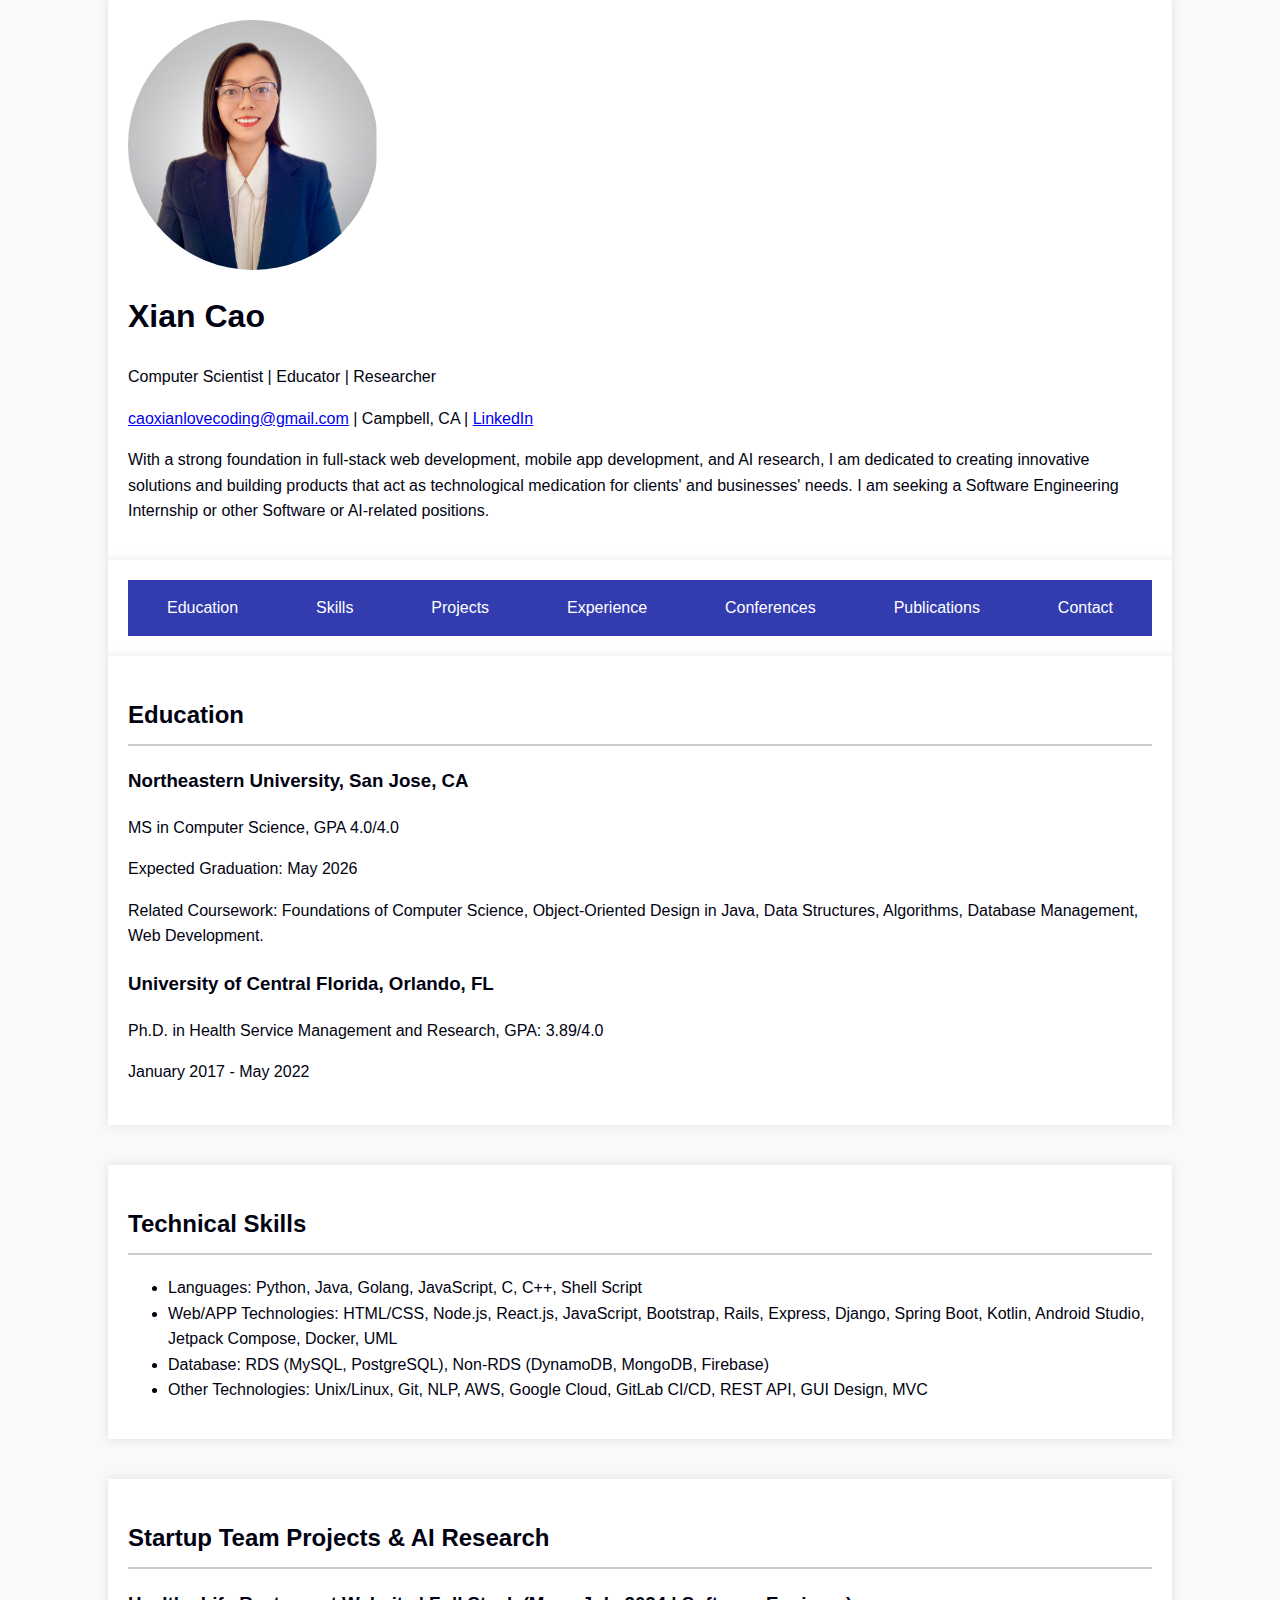
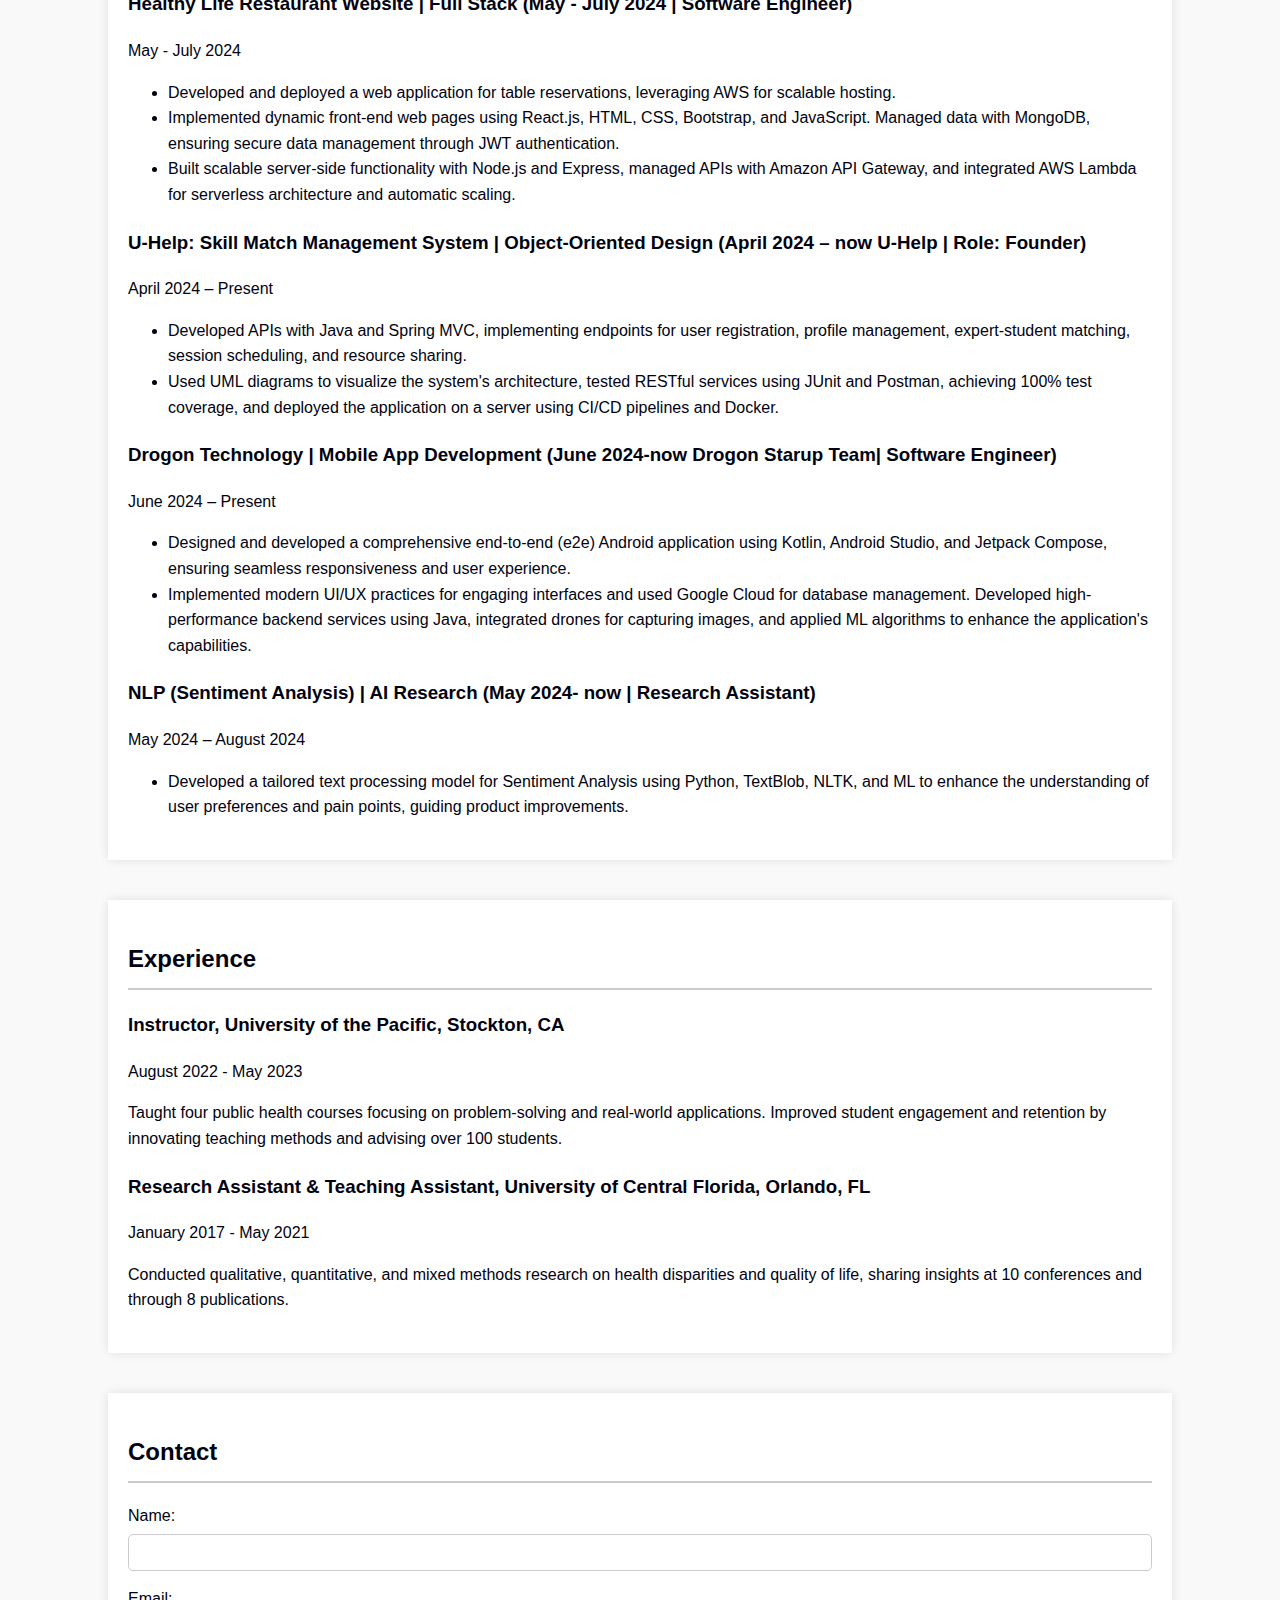
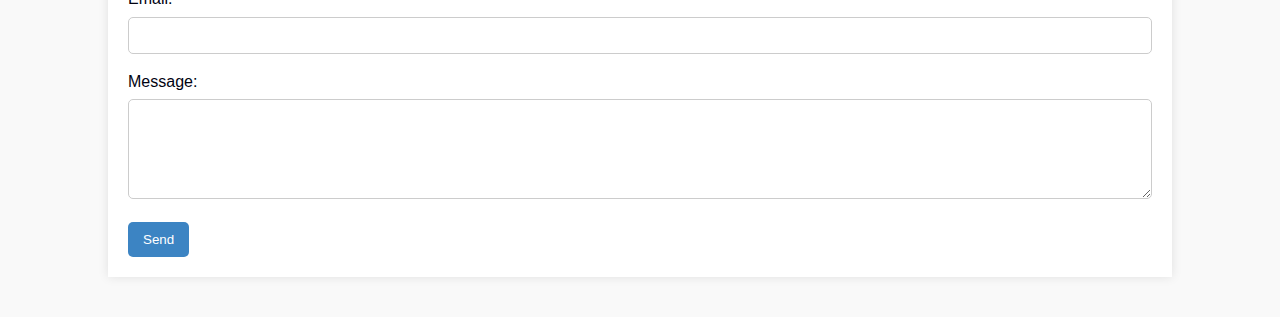
==== commit 715fbe8a: "Update index.html" ====
--- a/index.html
+++ b/index.html
@@ -3,66 +3,132 @@
 <head>
     <meta charset="UTF-8">
     <meta name="viewport" content="width=device-width, initial-scale=1.0">
-    <title>Conferences</title>
-    <style>
-        body {
-            font-family: Arial, sans-serif;
-            line-height: 1.6;
-            margin: 0;
-            padding: 0;
-        }
-        h1 {
-            text-align: center;
-            margin-bottom: 20px;
-        }
-        ol {
-            list-style-type: decimal;
-            padding-left: 20px;
-            margin: auto; /* Center the list */
-            max-width: 600px; /* Limit the width of the list */
-        }
-        li {
-            margin-bottom: 10px;
-        }
-    </style>
+    <title>Xian Cao's CV</title>
+    <link rel="stylesheet" href="styles.css">
 </head>
 <body>
-    <h1>Conference Presentations</h1>
-    <ol>
-        <li>
-            Cao, X., Hou, S. (2022). The Role of Religious Social Capital in Church-Going Chinese Immigrants’ Use of Endoscopic Screening for Colorectal Cancer: A Convergent Mixed Method. International Cancer Education Conference, College Park, Maryland, USA.
-        </li>
-        <li>
-            Cao, X., Hou, S, Yu, JH. (2021). A Comparison of Health Financing between the U.S. and China: The Pathway towards Universal Health Coverage. SECoPA 2021 VIRTUAL - Southeastern Conference for Public Administration.
-        </li>
-        <li>
-            Cao, X., Hou, S. (2021). Macro-level factors impacting colorectal cancer screening behavior among church-going Chinese Immigrants: a convergent mixed-method study. International Cancer Education Conference, Orlando, FL.
-        </li>
-        <li>
-            Cao, X., Hou, S. (2021). Home and Community-Based Services between USA and Taiwan. Geological Society of America (GSA) Today, Phoenix, AZ.
-        </li>
-        <li>
-            Cao, X. (2021). 2021 Doctoral Student Professional Development Consortium (session 362), Academy of Management.
-        </li>
-        <li>
-            Cao, X., Ruechagorn Trairatananusorn, & Hou, S. (2020). Exploring Cultural Learning and Reverse Cultural Shock in Taiwan Short-Term Study Abroad Program: A Convergent Mixed Methods Study. Sunshine State conference.
-        </li>
-        <li>
-            Cao, X., Hou, S. (2019). Predictors of chances and willingness of nursing home placement. UCF Graduate Research Forum, Orlando, FL.
-        </li>
-        <li>
-            Cao, X., Hou, S. (2019). A Comparative Analysis of home and community-based long term care between the USA and China. Health Management and informatics conference, Orlando, FL.
-        </li>
-        <li>
-            Hou, S., Kelly, A., Niec, G., Cao, X., Rosenthal, M.P., & Ekanauake, R. (2018) A mixed-method study on aging-in-place factors among older adults in two villages in Florida, USA. Proceedings of the 2018 ICBTS International Multidiscipline Research Conference, p.74-79. ISBN: 978-616-406-855-6.
-        </li>
-        <li>
-            Hou, S., & Cao, X. (2016). A systematic review of promising strategies of faith-based cancer education and lifestyle interventions. Paper presented at the 2016 Intl Cancer Education Conf., Bethesda, Maryland.
-        </li>
-        <li>
-            Cheng, X., Cao, X., Zhang, Q.L., Hu, L.F., Luo, W.F. & Lin, F. (2015). Experimental Study of uric acid to reduce abnormal accumulation of α-synuclein in PC12 cells. Paper presented at the Eighteenth National Conference on Neurology of the Chinese Medical Association.
-        </li>
-    </ol>
+    <header>
+        <div class="container">
+            <img src="images/xian_cao.jpg" alt="Xian Cao's profile picture">
+            <h1>Xian Cao</h1>
+            <p>Computer Scientist | Educator | Researcher</p>
+            <p><a href="mailto:caoxianlovecoding@gmail.com">caoxianlovecoding@gmail.com</a> | Campbell, CA | <a href="https://xiancao2024.github.io/profile" target="_blank">LinkedIn</a></p>
+            <p>With a strong foundation in full-stack web development, mobile app development, and AI research, I am dedicated to creating innovative solutions and building products that act as technological medication for clients' and businesses' needs. I am seeking a Software Engineering Internship or other Software or AI-related positions.</p>
+        </div>
+    </header>
+    <nav>
+        <div class="container">
+            <ul>
+                <li><a href="#education">Education</a></li>
+                <li><a href="#skills">Skills</a></li>
+                <li><a href="#projects">Projects</a></li>
+                <li><a href="#experience">Experience</a></li>
+                <li><a href="conferences.html">Conferences</a></li>
+                <li><a href="publications.html">Publications</a></li>
+                <li><a href="#contact">Contact</a></li>
+            </ul>
+        </div>
+    </nav>
+    <section id="education">
+        <div class="container">
+            <h2>Education</h2>
+            <div class="edu-entry">
+                <h3>Northeastern University, San Jose, CA</h3>
+                <p>MS in Computer Science, GPA 4.0/4.0</p>
+                <p>Expected Graduation: May 2026</p>
+                <p>Related Coursework: Foundations of Computer Science, Object-Oriented Design in Java, Data Structures, Algorithms, Database Management, Web Development.</p>
+            </div>
+            <div class="edu-entry">
+                <h3>University of Central Florida, Orlando, FL</h3>
+                <p>Ph.D. in Health Service Management and Research, GPA: 3.89/4.0</p>
+                <p>January 2017 - May 2022</p>
+            </div>
+        </div>
+    </section>
+    <section id="skills">
+        <div class="container">
+            <h2>Technical Skills</h2>
+            <ul>
+                <li>Languages: Python, Java, Golang, JavaScript, C, C++, Shell Script</li>
+                <li>Web/APP Technologies: HTML/CSS, Node.js, React.js, JavaScript, Bootstrap, Rails, Express, Django, Spring Boot, Kotlin, Android Studio, Jetpack Compose, Docker, UML</li>
+                <li>Database: RDS (MySQL, PostgreSQL), Non-RDS (DynamoDB, MongoDB, Firebase)</li>
+                <li>Other Technologies: Unix/Linux, Git, NLP, AWS, Google Cloud, GitLab CI/CD, REST API, GUI Design, MVC</li>
+            </ul>
+        </div>
+    </section>
+    <section id="projects">
+        <div class="container">
+            <h2>Startup Team Projects & AI Research</h2>
+            <div class="project-entry">
+                <h3>Healthy Life Restaurant Website | Full Stack (May - July 2024 | Software Engineer)</h3>
+                <p>May - July 2024</p>
+                <ul>
+                    <li>Developed and deployed a web application for table reservations, leveraging AWS for scalable hosting.</li>
+                    <li>Implemented dynamic front-end web pages using React.js, HTML, CSS, Bootstrap, and JavaScript. Managed data with MongoDB, ensuring secure data management through JWT authentication.</li>
+                    <li>Built scalable server-side functionality with Node.js and Express, managed APIs with Amazon API Gateway, and integrated AWS Lambda for serverless architecture and automatic scaling.</li>
+                </ul>
+            </div>
+            <div class="project-entry">
+                <h3>U-Help: Skill Match Management System | Object-Oriented Design (April 2024 – now U-Help | Role: Founder) </h3>
+                <p>April 2024 – Present</p>
+                <ul>
+                    <li>Developed APIs with Java and Spring MVC, implementing endpoints for user registration, profile management, expert-student matching, session scheduling, and resource sharing.</li>
+                    <li>Used UML diagrams to visualize the system's architecture, tested RESTful services using JUnit and Postman, achieving 100% test coverage, and deployed the application on a server using CI/CD pipelines and Docker.</li>
+                </ul>
+            </div>
+            <div class="project-entry">
+                <h3>Drogon Technology | Mobile App Development (June 2024-now Drogon Starup Team| Software Engineer)</h3>
+                <p>June 2024 – Present</p>
+                <ul>
+                    <li>Designed and developed a comprehensive end-to-end (e2e) Android application using Kotlin, Android Studio, and Jetpack Compose, ensuring seamless responsiveness and user experience.</li>
+                    <li>Implemented modern UI/UX practices for engaging interfaces and used Google Cloud for database management. Developed high-performance backend services using Java, integrated drones for capturing images, and applied ML algorithms to enhance the application's capabilities.</li>
+                </ul>
+            </div>
+            <div class="project-entry">
+                <h3>NLP (Sentiment Analysis) | AI Research (May 2024- now | Research Assistant)</h3>
+                <p>May 2024 – August 2024</p>
+                <ul>
+                    <li>Developed a tailored text processing model for Sentiment Analysis using Python, TextBlob, NLTK, and ML to enhance the understanding of user preferences and pain points, guiding product improvements.</li>
+                </ul>
+            </div>
+        </div>
+    </section>
+    <section id="experience">
+        <div class="container">
+            <h2>Experience</h2>
+            <div class="experience-entry">
+                <h3>Instructor, University of the Pacific, Stockton, CA</h3>
+                <p>August 2022 - May 2023</p>
+                <p>Taught four public health courses focusing on problem-solving and real-world applications. Improved student engagement and retention by innovating teaching methods and advising over 100 students.</p>
+            </div>
+            <div class="experience-entry">
+                <h3>Research Assistant & Teaching Assistant, University of Central Florida, Orlando, FL</h3>
+                <p>January 2017 - May 2021</p>
+                <p>Conducted qualitative, quantitative, and mixed methods research on health disparities and quality of life, sharing insights at 10 conferences and through 8 publications.</p>
+            </div>
+        </div>
+    </section>
+    <section id="contact">
+        <div class="container">
+            <h2>Contact</h2>
+            <form id="contactForm">
+                <div>
+                    <label for="name">Name:</label>
+                    <input type="text" id="name" name="name" required>
+                </div>
+                <div>
+                    <label for="email">Email:</label>
+                    <input type="email" id="email" name="email" required>
+                </div>
+                <div>
+                    <label for="message">Message:</label>
+                    <textarea id="message" name="message" rows="4" required></textarea>
+                </div>
+                <button type="submit">Send</button>
+            </form>
+        </div>
+    </section>
 </body>
 </html>
+
                    
--- a/styles.css
+++ b/styles.css
@@ -0,0 +1,112 @@
+body {
+    line-height: 1.6;
+    font-family: Arial, sans-serif;
+    background-color: #f9f9f9;
+    color: #010211;
+    margin: 0;
+    padding: 0;
+}
+
+.container {
+    width: 80%;
+    margin: 0 auto;
+    padding: 20px;
+    background-color: #fff;
+    box-shadow: 0 0 10px rgba(0, 0, 0, 0.1);
+}
+
+nav ul {
+    list-style: none;
+    padding: 0;
+    display: flex;
+    justify-content: space-around;
+    background-color: #323caf;
+    margin: 0;
+}
+
+nav ul li {
+    margin: 0;
+}
+
+nav ul li a {
+    text-decoration: none;
+    color: #fff;
+    padding: 15px 20px;
+    display: block;
+}
+
+nav ul li a:hover {
+    background-color: #323caf;
+}
+
+section {
+    margin-bottom: 40px;
+}
+
+h2 {
+    border-bottom: 2px solid #ccc;
+    padding-bottom: 10px;
+    margin-bottom: 20px;
+}
+
+h3 {
+    margin-top: 0;
+}
+
+.edu-entry, .project-entry, .experience-entry {
+    margin-bottom: 20px;
+}
+
+form div {
+    margin-bottom: 15px;
+}
+
+form label {
+    display: block;
+    margin-bottom: 5px;
+}
+
+form input, form textarea {
+    width: 100%;
+    padding: 10px;
+    box-sizing: border-box;
+    border: 1px solid #ccc;
+    border-radius: 5px;
+}
+
+form textarea {
+    height: 100px;
+}
+
+button {
+    padding: 10px 15px;
+    background-color: hsl(208, 53%, 50%);
+    color: #fff;
+    border: none;
+    border-radius: 5px;
+    cursor: pointer;
+}
+
+button:hover {
+    background-color: #444;
+}
+
+footer {
+    text-align: center;
+    padding: 10px 0;
+    border-top: 1px solid #ccc;
+    background-color: #f1f1f1;
+}
+
+footer p {
+    margin: 0;
+}
+
+header img {
+    width: 250px; /* Set width */
+    height: 250px; /* Set height to match width for a perfect circle */
+    clip-path: circle(50% at 50% 50%); /* Clip the image to a circle */
+    object-fit: cover; /* Ensure the image covers the area without distortion */
+    margin-bottom: 20px; /* Space below the image */
+    display: block; /* Ensure there's no extra space around the image */
+}
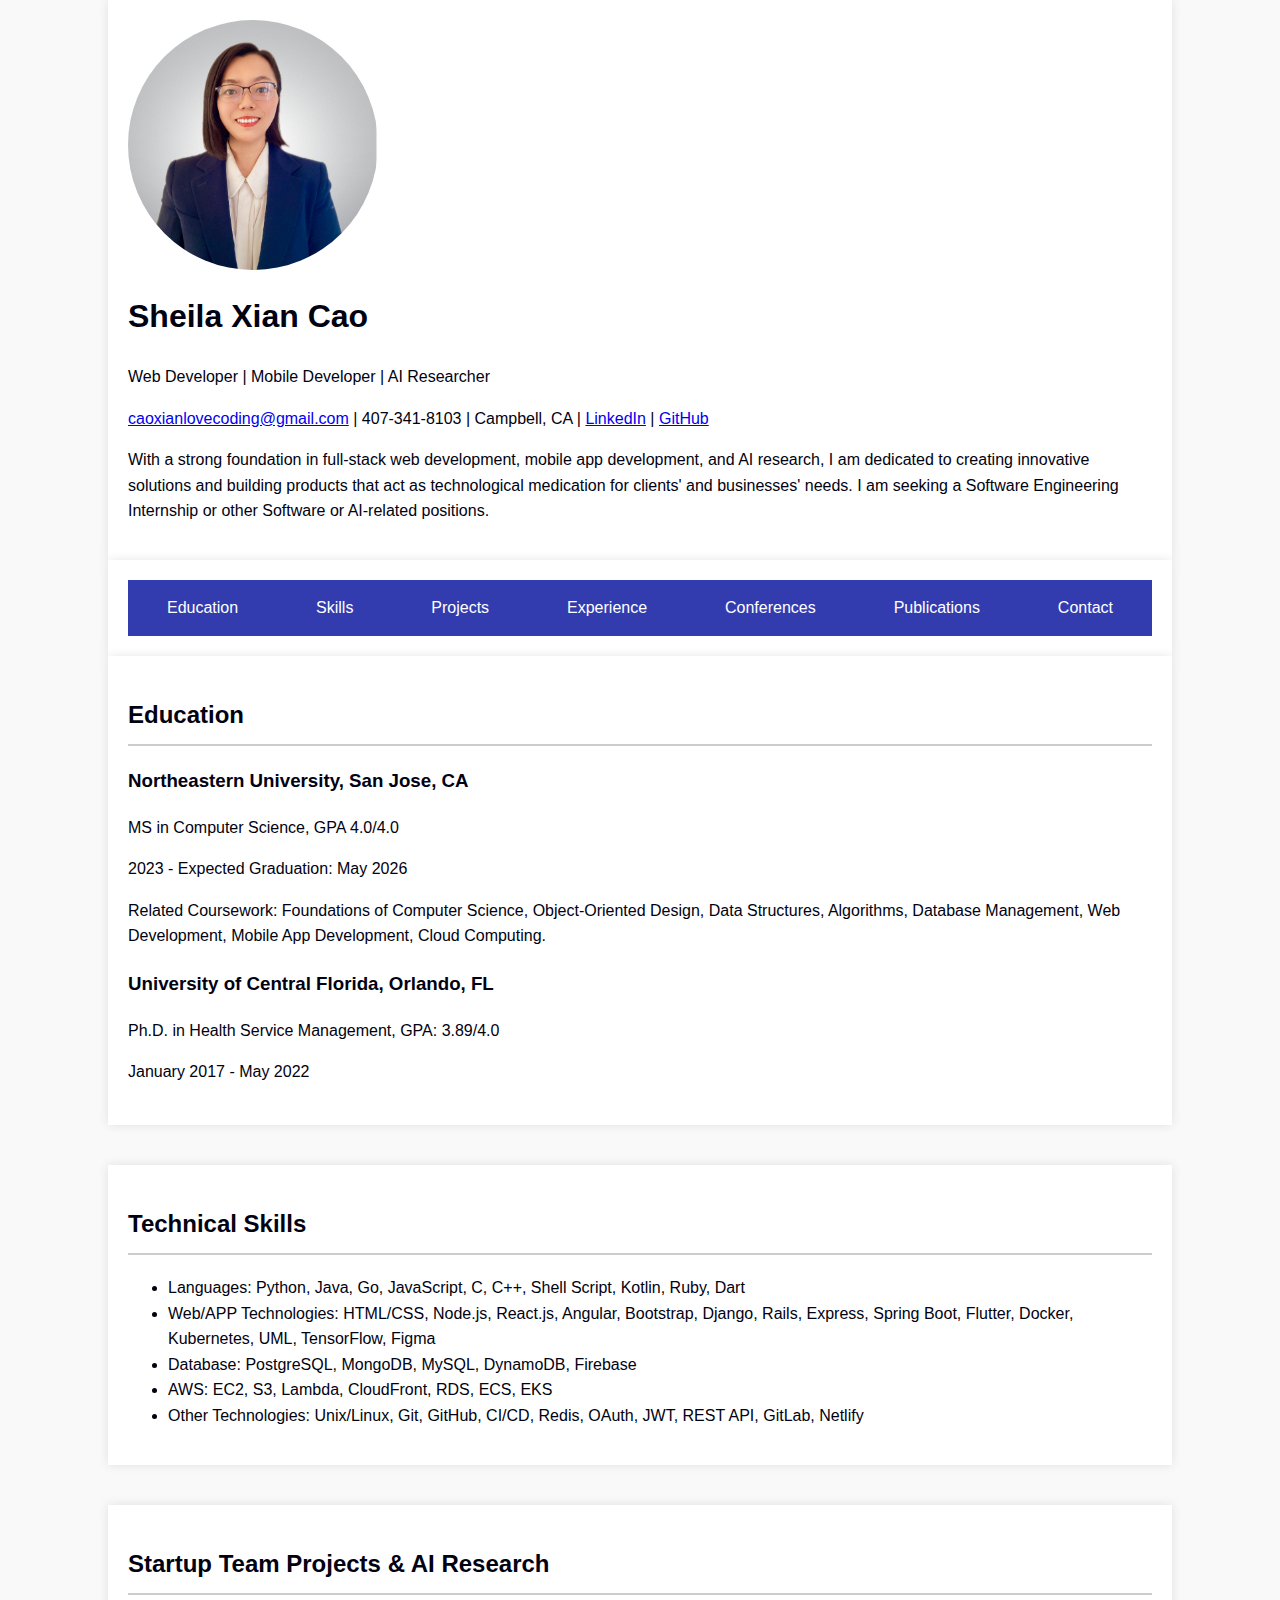
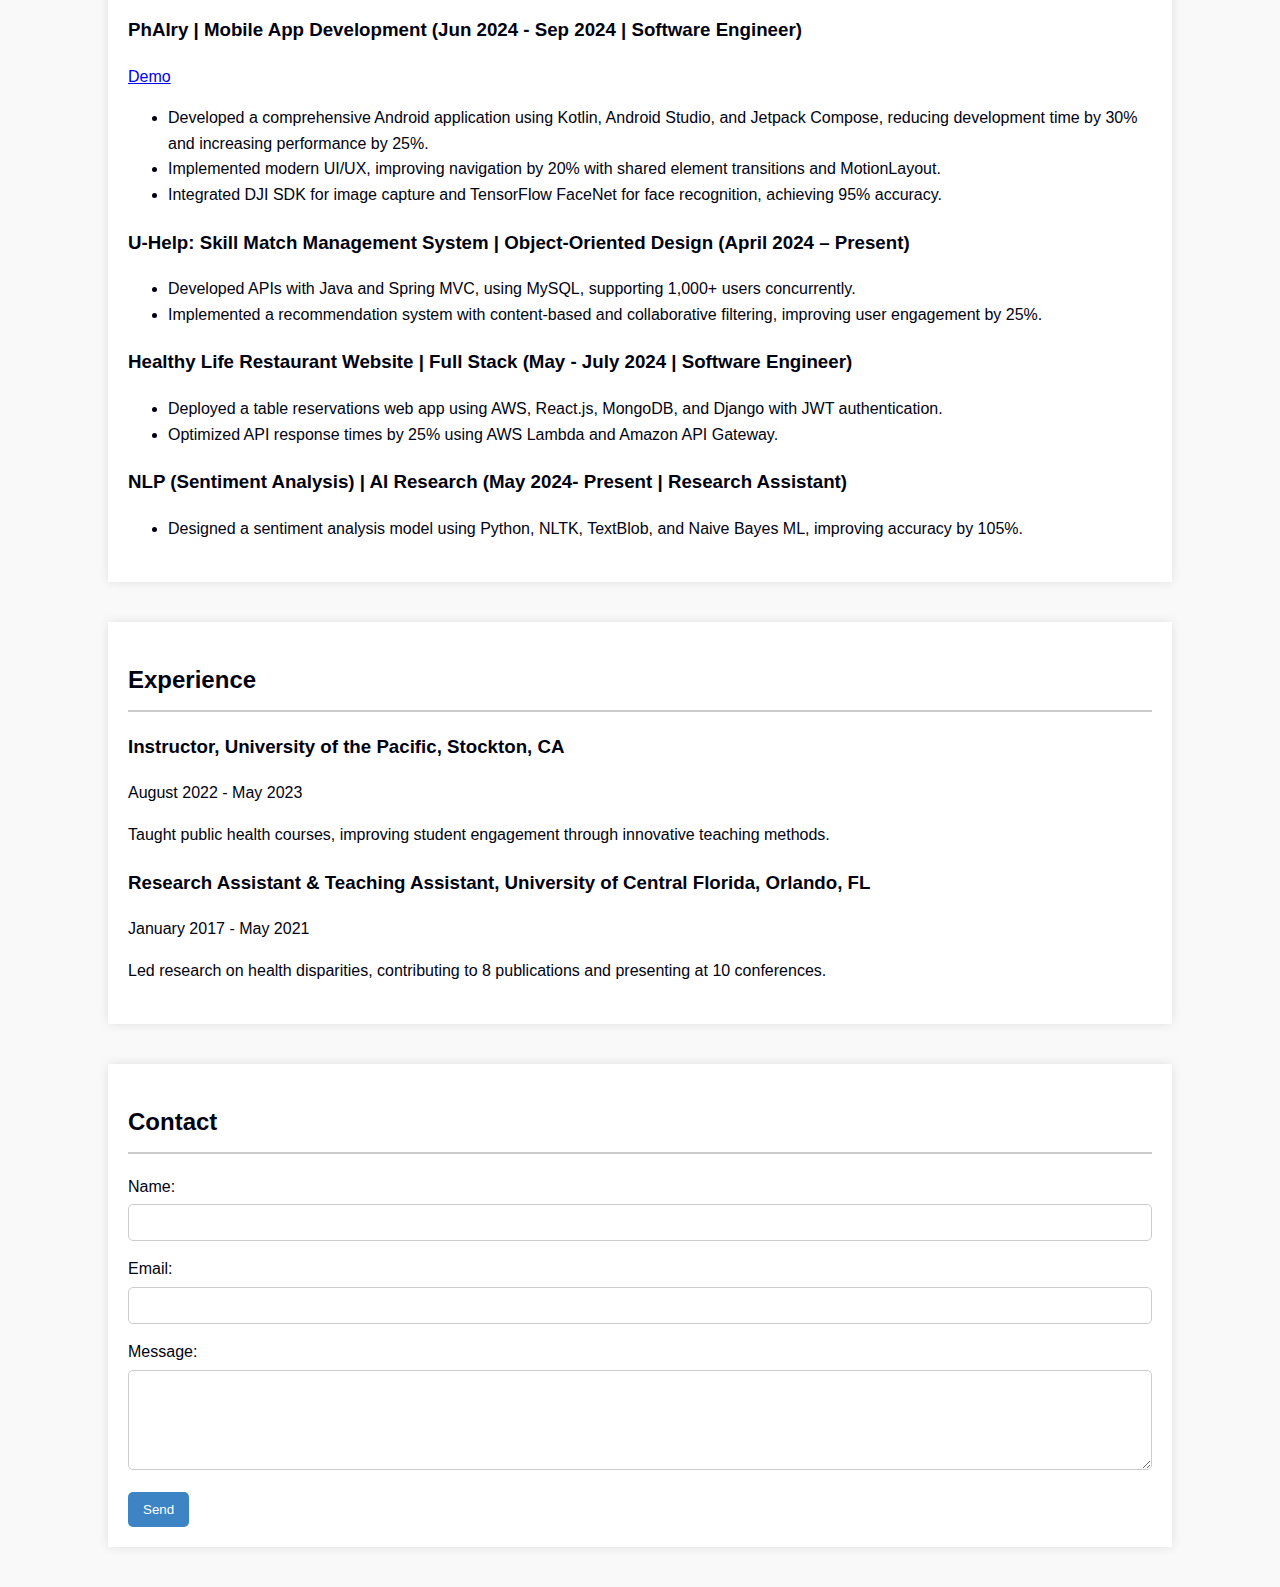
==== commit 7badfc79: "Update index.html" ====
--- a/index.html
+++ b/index.html
@@ -3,16 +3,16 @@
 <head>
     <meta charset="UTF-8">
     <meta name="viewport" content="width=device-width, initial-scale=1.0">
-    <title>Xian Cao's CV</title>
+    <title>Sheila Xian Cao's CV</title>
     <link rel="stylesheet" href="styles.css">
 </head>
 <body>
     <header>
         <div class="container">
             <img src="images/xian_cao.jpg" alt="Xian Cao's profile picture">
-            <h1>Xian Cao</h1>
-            <p>Computer Scientist | Educator | Researcher</p>
-            <p><a href="mailto:caoxianlovecoding@gmail.com">caoxianlovecoding@gmail.com</a> | Campbell, CA | <a href="https://xiancao2024.github.io/profile" target="_blank">LinkedIn</a></p>
+            <h1>Sheila Xian Cao</h1>
+            <p>Web Developer | Mobile Developer | AI Researcher</p>
+            <p><a href="mailto:caoxianlovecoding@gmail.com">caoxianlovecoding@gmail.com</a> | 407-341-8103 | Campbell, CA | <a href="https://www.linkedin.com/in/xian-sheila-cao-a75514177/" target="_blank">LinkedIn</a> | <a href="https://github.com/xiancao2024" target="_blank">GitHub</a></p>
             <p>With a strong foundation in full-stack web development, mobile app development, and AI research, I am dedicated to creating innovative solutions and building products that act as technological medication for clients' and businesses' needs. I am seeking a Software Engineering Internship or other Software or AI-related positions.</p>
         </div>
     </header>
@@ -35,12 +35,12 @@
             <div class="edu-entry">
                 <h3>Northeastern University, San Jose, CA</h3>
                 <p>MS in Computer Science, GPA 4.0/4.0</p>
-                <p>Expected Graduation: May 2026</p>
-                <p>Related Coursework: Foundations of Computer Science, Object-Oriented Design in Java, Data Structures, Algorithms, Database Management, Web Development.</p>
+                <p>2023 - Expected Graduation: May 2026</p>
+                <p>Related Coursework: Foundations of Computer Science, Object-Oriented Design, Data Structures, Algorithms, Database Management, Web Development, Mobile App Development, Cloud Computing.</p>
             </div>
             <div class="edu-entry">
                 <h3>University of Central Florida, Orlando, FL</h3>
-                <p>Ph.D. in Health Service Management and Research, GPA: 3.89/4.0</p>
+                <p>Ph.D. in Health Service Management, GPA: 3.89/4.0</p>
                 <p>January 2017 - May 2022</p>
             </div>
         </div>
@@ -49,10 +49,11 @@
         <div class="container">
             <h2>Technical Skills</h2>
             <ul>
-                <li>Languages: Python, Java, Golang, JavaScript, C, C++, Shell Script</li>
-                <li>Web/APP Technologies: HTML/CSS, Node.js, React.js, JavaScript, Bootstrap, Rails, Express, Django, Spring Boot, Kotlin, Android Studio, Jetpack Compose, Docker, UML</li>
-                <li>Database: RDS (MySQL, PostgreSQL), Non-RDS (DynamoDB, MongoDB, Firebase)</li>
-                <li>Other Technologies: Unix/Linux, Git, NLP, AWS, Google Cloud, GitLab CI/CD, REST API, GUI Design, MVC</li>
+                <li>Languages: Python, Java, Go, JavaScript, C, C++, Shell Script, Kotlin, Ruby, Dart</li>
+                <li>Web/APP Technologies: HTML/CSS, Node.js, React.js, Angular, Bootstrap, Django, Rails, Express, Spring Boot, Flutter, Docker, Kubernetes, UML, TensorFlow, Figma</li>
+                <li>Database: PostgreSQL, MongoDB, MySQL, DynamoDB, Firebase</li>
+                <li>AWS: EC2, S3, Lambda, CloudFront, RDS, ECS, EKS</li>
+                <li>Other Technologies: Unix/Linux, Git, GitHub, CI/CD, Redis, OAuth, JWT, REST API, GitLab, Netlify</li>
             </ul>
         </div>
     </section>
@@ -60,35 +61,32 @@
         <div class="container">
             <h2>Startup Team Projects & AI Research</h2>
             <div class="project-entry">
-                <h3>Healthy Life Restaurant Website | Full Stack (May - July 2024 | Software Engineer)</h3>
-                <p>May - July 2024</p>
+                <h3>PhAIry | Mobile App Development (Jun 2024 - Sep 2024 | Software Engineer)</h3>
+                <p><a href="https://www.youtube.com/watch?v=_3LVBfviSRU" target="_blank">Demo</a></p>
                 <ul>
-                    <li>Developed and deployed a web application for table reservations, leveraging AWS for scalable hosting.</li>
-                    <li>Implemented dynamic front-end web pages using React.js, HTML, CSS, Bootstrap, and JavaScript. Managed data with MongoDB, ensuring secure data management through JWT authentication.</li>
-                    <li>Built scalable server-side functionality with Node.js and Express, managed APIs with Amazon API Gateway, and integrated AWS Lambda for serverless architecture and automatic scaling.</li>
+                    <li>Developed a comprehensive Android application using Kotlin, Android Studio, and Jetpack Compose, reducing development time by 30% and increasing performance by 25%.</li>
+                    <li>Implemented modern UI/UX, improving navigation by 20% with shared element transitions and MotionLayout.</li>
+                    <li>Integrated DJI SDK for image capture and TensorFlow FaceNet for face recognition, achieving 95% accuracy.</li>
                 </ul>
             </div>
             <div class="project-entry">
-                <h3>U-Help: Skill Match Management System | Object-Oriented Design (April 2024 – now U-Help | Role: Founder) </h3>
-                <p>April 2024 – Present</p>
+                <h3>U-Help: Skill Match Management System | Object-Oriented Design (April 2024 – Present)</h3>
                 <ul>
-                    <li>Developed APIs with Java and Spring MVC, implementing endpoints for user registration, profile management, expert-student matching, session scheduling, and resource sharing.</li>
-                    <li>Used UML diagrams to visualize the system's architecture, tested RESTful services using JUnit and Postman, achieving 100% test coverage, and deployed the application on a server using CI/CD pipelines and Docker.</li>
+                    <li>Developed APIs with Java and Spring MVC, using MySQL, supporting 1,000+ users concurrently.</li>
+                    <li>Implemented a recommendation system with content-based and collaborative filtering, improving user engagement by 25%.</li>
                 </ul>
             </div>
             <div class="project-entry">
-                <h3>Drogon Technology | Mobile App Development (June 2024-now Drogon Starup Team| Software Engineer)</h3>
-                <p>June 2024 – Present</p>
+                <h3>Healthy Life Restaurant Website | Full Stack (May - July 2024 | Software Engineer)</h3>
                 <ul>
-                    <li>Designed and developed a comprehensive end-to-end (e2e) Android application using Kotlin, Android Studio, and Jetpack Compose, ensuring seamless responsiveness and user experience.</li>
-                    <li>Implemented modern UI/UX practices for engaging interfaces and used Google Cloud for database management. Developed high-performance backend services using Java, integrated drones for capturing images, and applied ML algorithms to enhance the application's capabilities.</li>
+                    <li>Deployed a table reservations web app using AWS, React.js, MongoDB, and Django with JWT authentication.</li>
+                    <li>Optimized API response times by 25% using AWS Lambda and Amazon API Gateway.</li>
                 </ul>
             </div>
             <div class="project-entry">
-                <h3>NLP (Sentiment Analysis) | AI Research (May 2024- now | Research Assistant)</h3>
-                <p>May 2024 – August 2024</p>
+                <h3>NLP (Sentiment Analysis) | AI Research (May 2024- Present | Research Assistant)</h3>
                 <ul>
-                    <li>Developed a tailored text processing model for Sentiment Analysis using Python, TextBlob, NLTK, and ML to enhance the understanding of user preferences and pain points, guiding product improvements.</li>
+                    <li>Designed a sentiment analysis model using Python, NLTK, TextBlob, and Naive Bayes ML, improving accuracy by 105%.</li>
                 </ul>
             </div>
         </div>
@@ -99,12 +97,12 @@
             <div class="experience-entry">
                 <h3>Instructor, University of the Pacific, Stockton, CA</h3>
                 <p>August 2022 - May 2023</p>
-                <p>Taught four public health courses focusing on problem-solving and real-world applications. Improved student engagement and retention by innovating teaching methods and advising over 100 students.</p>
+                <p>Taught public health courses, improving student engagement through innovative teaching methods.</p>
             </div>
             <div class="experience-entry">
                 <h3>Research Assistant & Teaching Assistant, University of Central Florida, Orlando, FL</h3>
                 <p>January 2017 - May 2021</p>
-                <p>Conducted qualitative, quantitative, and mixed methods research on health disparities and quality of life, sharing insights at 10 conferences and through 8 publications.</p>
+                <p>Led research on health disparities, contributing to 8 publications and presenting at 10 conferences.</p>
             </div>
         </div>
     </section>
@@ -130,5 +128,3 @@
     </section>
 </body>
 </html>
-
-                   
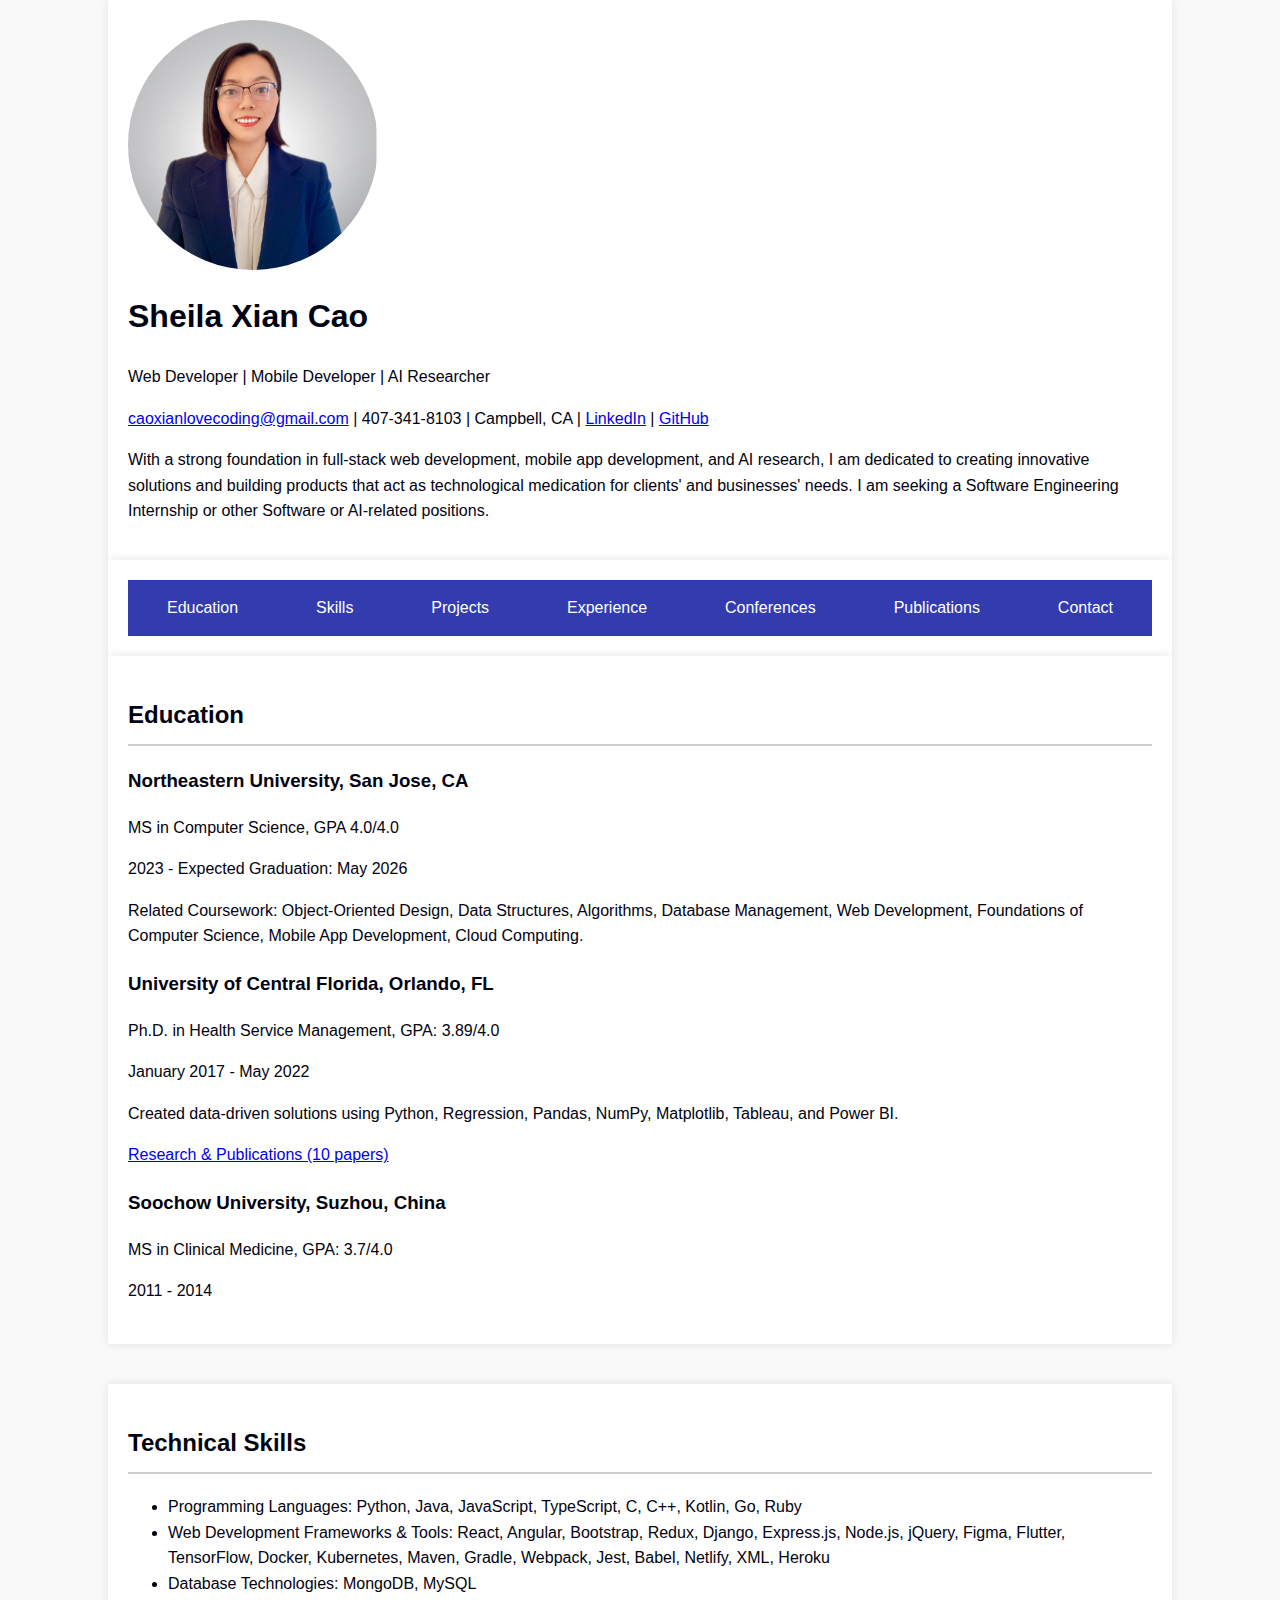
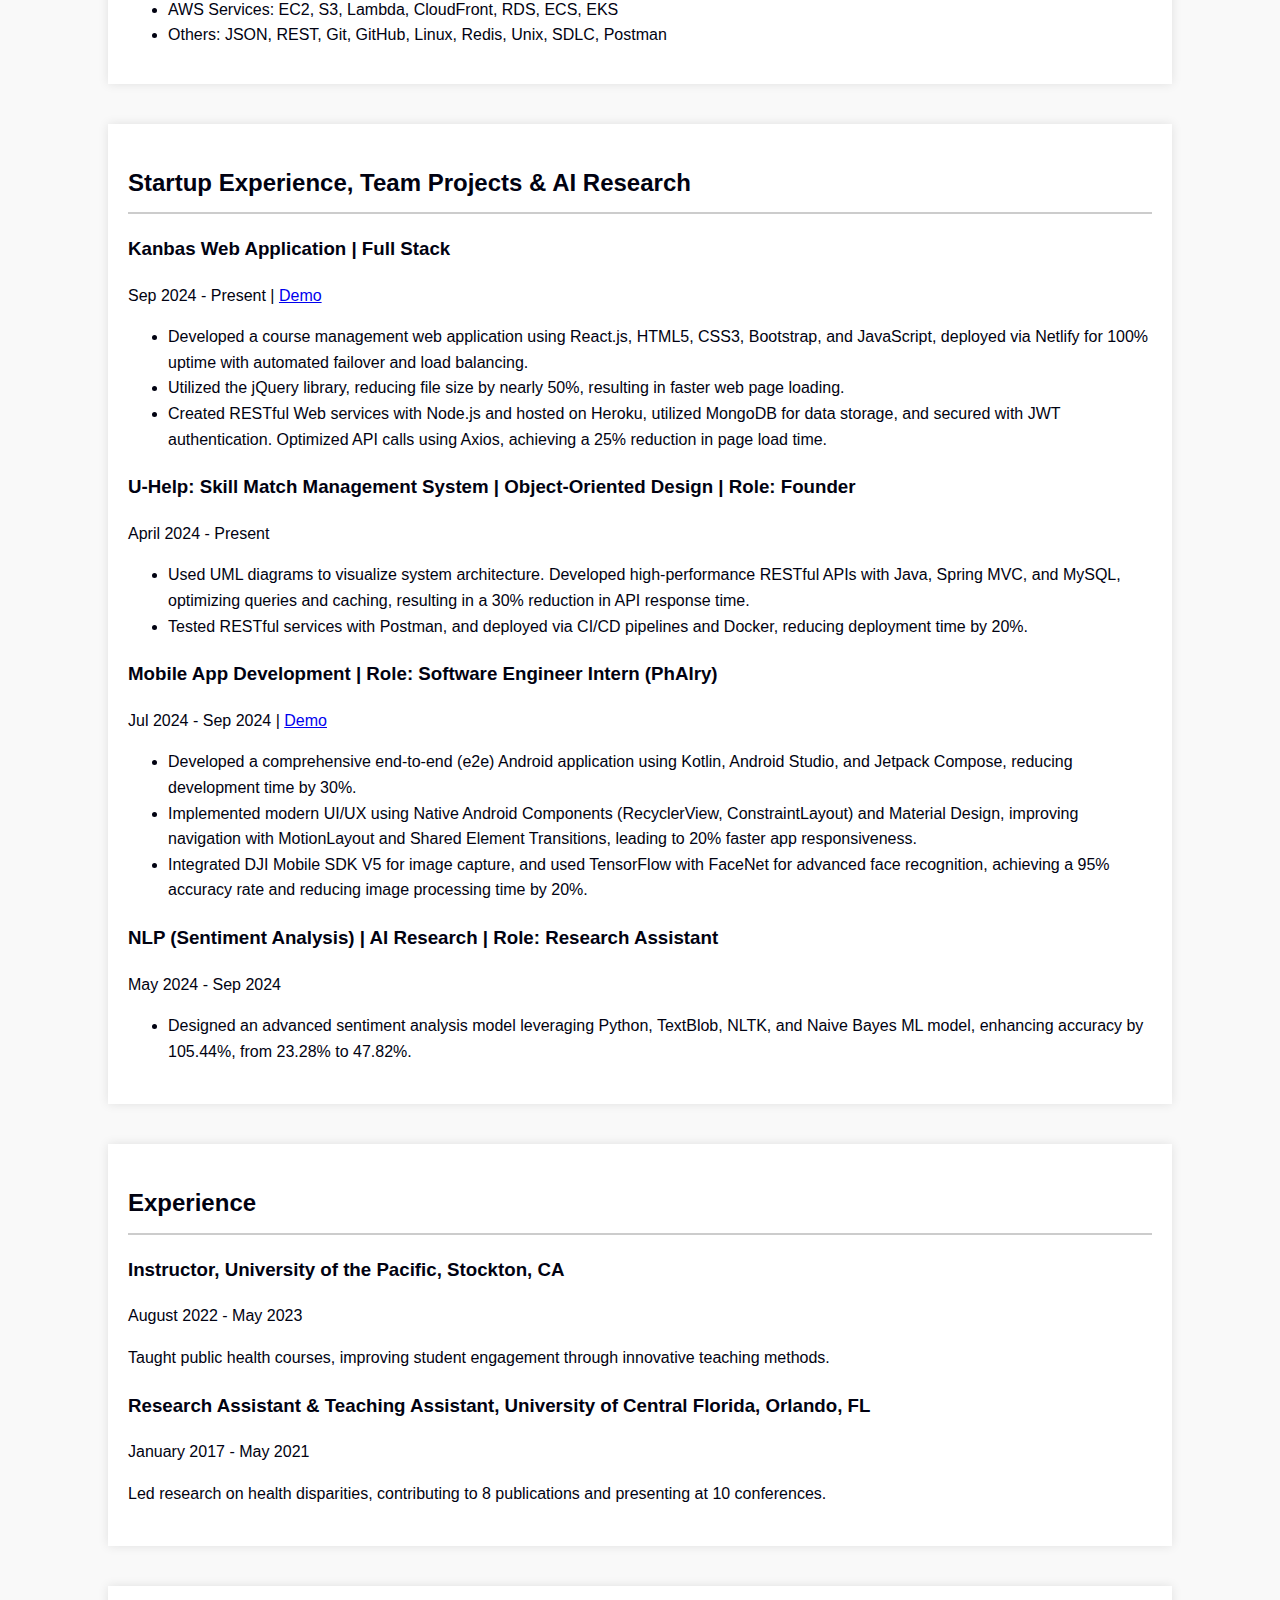
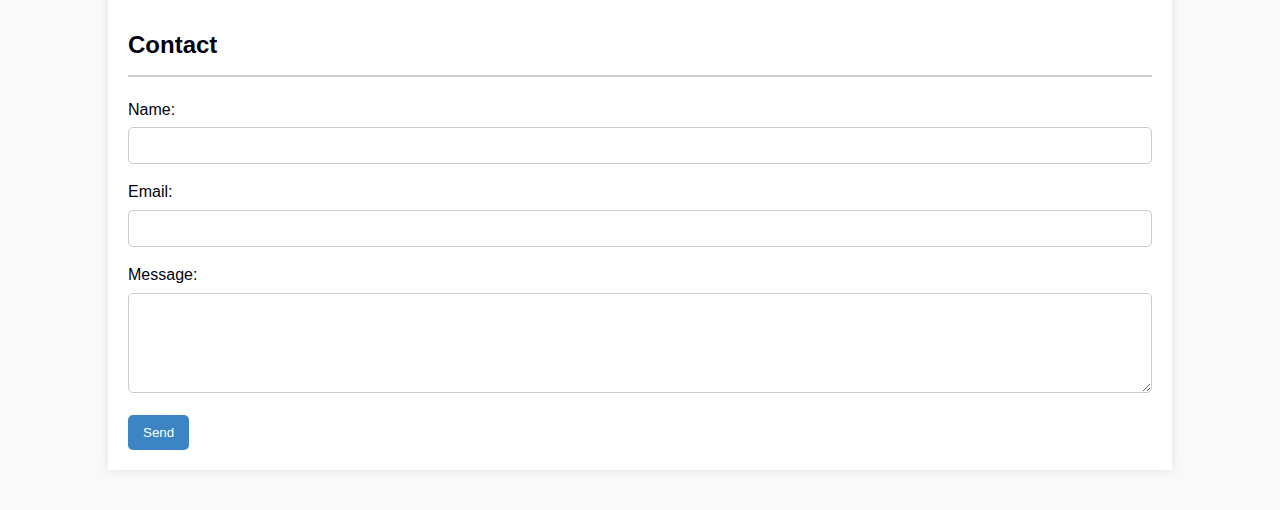
==== commit 145c17c6: "Update index.html" ====
--- a/index.html
+++ b/index.html
@@ -36,12 +36,19 @@
                 <h3>Northeastern University, San Jose, CA</h3>
                 <p>MS in Computer Science, GPA 4.0/4.0</p>
                 <p>2023 - Expected Graduation: May 2026</p>
-                <p>Related Coursework: Foundations of Computer Science, Object-Oriented Design, Data Structures, Algorithms, Database Management, Web Development, Mobile App Development, Cloud Computing.</p>
+                <p>Related Coursework: Object-Oriented Design, Data Structures, Algorithms, Database Management, Web Development, Foundations of Computer Science, Mobile App Development, Cloud Computing.</p>
             </div>
             <div class="edu-entry">
                 <h3>University of Central Florida, Orlando, FL</h3>
                 <p>Ph.D. in Health Service Management, GPA: 3.89/4.0</p>
                 <p>January 2017 - May 2022</p>
+                <p>Created data-driven solutions using Python, Regression, Pandas, NumPy, Matplotlib, Tableau, and Power BI.</p>
+                <p><a href="publications.html">Research & Publications (10 papers)</a></p>
+            </div>
+            <div class="edu-entry">
+                <h3>Soochow University, Suzhou, China</h3>
+                <p>MS in Clinical Medicine, GPA: 3.7/4.0</p>
+                <p>2011 - 2014</p>
             </div>
         </div>
     </section>
@@ -49,44 +56,48 @@
         <div class="container">
             <h2>Technical Skills</h2>
             <ul>
-                <li>Languages: Python, Java, Go, JavaScript, C, C++, Shell Script, Kotlin, Ruby, Dart</li>
-                <li>Web/APP Technologies: HTML/CSS, Node.js, React.js, Angular, Bootstrap, Django, Rails, Express, Spring Boot, Flutter, Docker, Kubernetes, UML, TensorFlow, Figma</li>
-                <li>Database: PostgreSQL, MongoDB, MySQL, DynamoDB, Firebase</li>
-                <li>AWS: EC2, S3, Lambda, CloudFront, RDS, ECS, EKS</li>
-                <li>Other Technologies: Unix/Linux, Git, GitHub, CI/CD, Redis, OAuth, JWT, REST API, GitLab, Netlify</li>
+                <li>Programming Languages: Python, Java, JavaScript, TypeScript, C, C++, Kotlin, Go, Ruby</li>
+                <li>Web Development Frameworks & Tools: React, Angular, Bootstrap, Redux, Django, Express.js, Node.js, jQuery, Figma, Flutter, TensorFlow, Docker, Kubernetes, Maven, Gradle, Webpack, Jest, Babel, Netlify, XML, Heroku</li>
+                <li>Database Technologies: MongoDB, MySQL</li>
+                <li>AWS Services: EC2, S3, Lambda, CloudFront, RDS, ECS, EKS</li>
+                <li>Others: JSON, REST, Git, GitHub, Linux, Redis, Unix, SDLC, Postman</li>
             </ul>
         </div>
     </section>
     <section id="projects">
         <div class="container">
-            <h2>Startup Team Projects & AI Research</h2>
+            <h2>Startup Experience, Team Projects & AI Research</h2>
             <div class="project-entry">
-                <h3>PhAIry | Mobile App Development (Jun 2024 - Sep 2024 | Software Engineer)</h3>
-                <p><a href="https://www.youtube.com/watch?v=_3LVBfviSRU" target="_blank">Demo</a></p>
+                <h3>Kanbas Web Application | Full Stack</h3>
+                <p>Sep 2024 - Present | <a href="#">Demo</a></p>
                 <ul>
-                    <li>Developed a comprehensive Android application using Kotlin, Android Studio, and Jetpack Compose, reducing development time by 30% and increasing performance by 25%.</li>
-                    <li>Implemented modern UI/UX, improving navigation by 20% with shared element transitions and MotionLayout.</li>
-                    <li>Integrated DJI SDK for image capture and TensorFlow FaceNet for face recognition, achieving 95% accuracy.</li>
+                    <li>Developed a course management web application using React.js, HTML5, CSS3, Bootstrap, and JavaScript, deployed via Netlify for 100% uptime with automated failover and load balancing.</li>
+                    <li>Utilized the jQuery library, reducing file size by nearly 50%, resulting in faster web page loading.</li>
+                    <li>Created RESTful Web services with Node.js and hosted on Heroku, utilized MongoDB for data storage, and secured with JWT authentication. Optimized API calls using Axios, achieving a 25% reduction in page load time.</li>
                 </ul>
             </div>
             <div class="project-entry">
-                <h3>U-Help: Skill Match Management System | Object-Oriented Design (April 2024 – Present)</h3>
+                <h3>U-Help: Skill Match Management System | Object-Oriented Design | Role: Founder</h3>
+                <p>April 2024 - Present</p>
                 <ul>
-                    <li>Developed APIs with Java and Spring MVC, using MySQL, supporting 1,000+ users concurrently.</li>
-                    <li>Implemented a recommendation system with content-based and collaborative filtering, improving user engagement by 25%.</li>
+                    <li>Used UML diagrams to visualize system architecture. Developed high-performance RESTful APIs with Java, Spring MVC, and MySQL, optimizing queries and caching, resulting in a 30% reduction in API response time.</li>
+                    <li>Tested RESTful services with Postman, and deployed via CI/CD pipelines and Docker, reducing deployment time by 20%.</li>
                 </ul>
             </div>
             <div class="project-entry">
-                <h3>Healthy Life Restaurant Website | Full Stack (May - July 2024 | Software Engineer)</h3>
+                <h3>Mobile App Development | Role: Software Engineer Intern (PhAIry)</h3>
+                <p>Jul 2024 - Sep 2024 | <a href="#">Demo</a></p>
                 <ul>
-                    <li>Deployed a table reservations web app using AWS, React.js, MongoDB, and Django with JWT authentication.</li>
-                    <li>Optimized API response times by 25% using AWS Lambda and Amazon API Gateway.</li>
+                    <li>Developed a comprehensive end-to-end (e2e) Android application using Kotlin, Android Studio, and Jetpack Compose, reducing development time by 30%.</li>
+                    <li>Implemented modern UI/UX using Native Android Components (RecyclerView, ConstraintLayout) and Material Design, improving navigation with MotionLayout and Shared Element Transitions, leading to 20% faster app responsiveness.</li>
+                    <li>Integrated DJI Mobile SDK V5 for image capture, and used TensorFlow with FaceNet for advanced face recognition, achieving a 95% accuracy rate and reducing image processing time by 20%.</li>
                 </ul>
             </div>
             <div class="project-entry">
-                <h3>NLP (Sentiment Analysis) | AI Research (May 2024- Present | Research Assistant)</h3>
+                <h3>NLP (Sentiment Analysis) | AI Research | Role: Research Assistant</h3>
+                <p>May 2024 - Sep 2024</p>
                 <ul>
-                    <li>Designed a sentiment analysis model using Python, NLTK, TextBlob, and Naive Bayes ML, improving accuracy by 105%.</li>
+                    <li>Designed an advanced sentiment analysis model leveraging Python, TextBlob, NLTK, and Naive Bayes ML model, enhancing accuracy by 105.44%, from 23.28% to 47.82%.</li>
                 </ul>
             </div>
         </div>
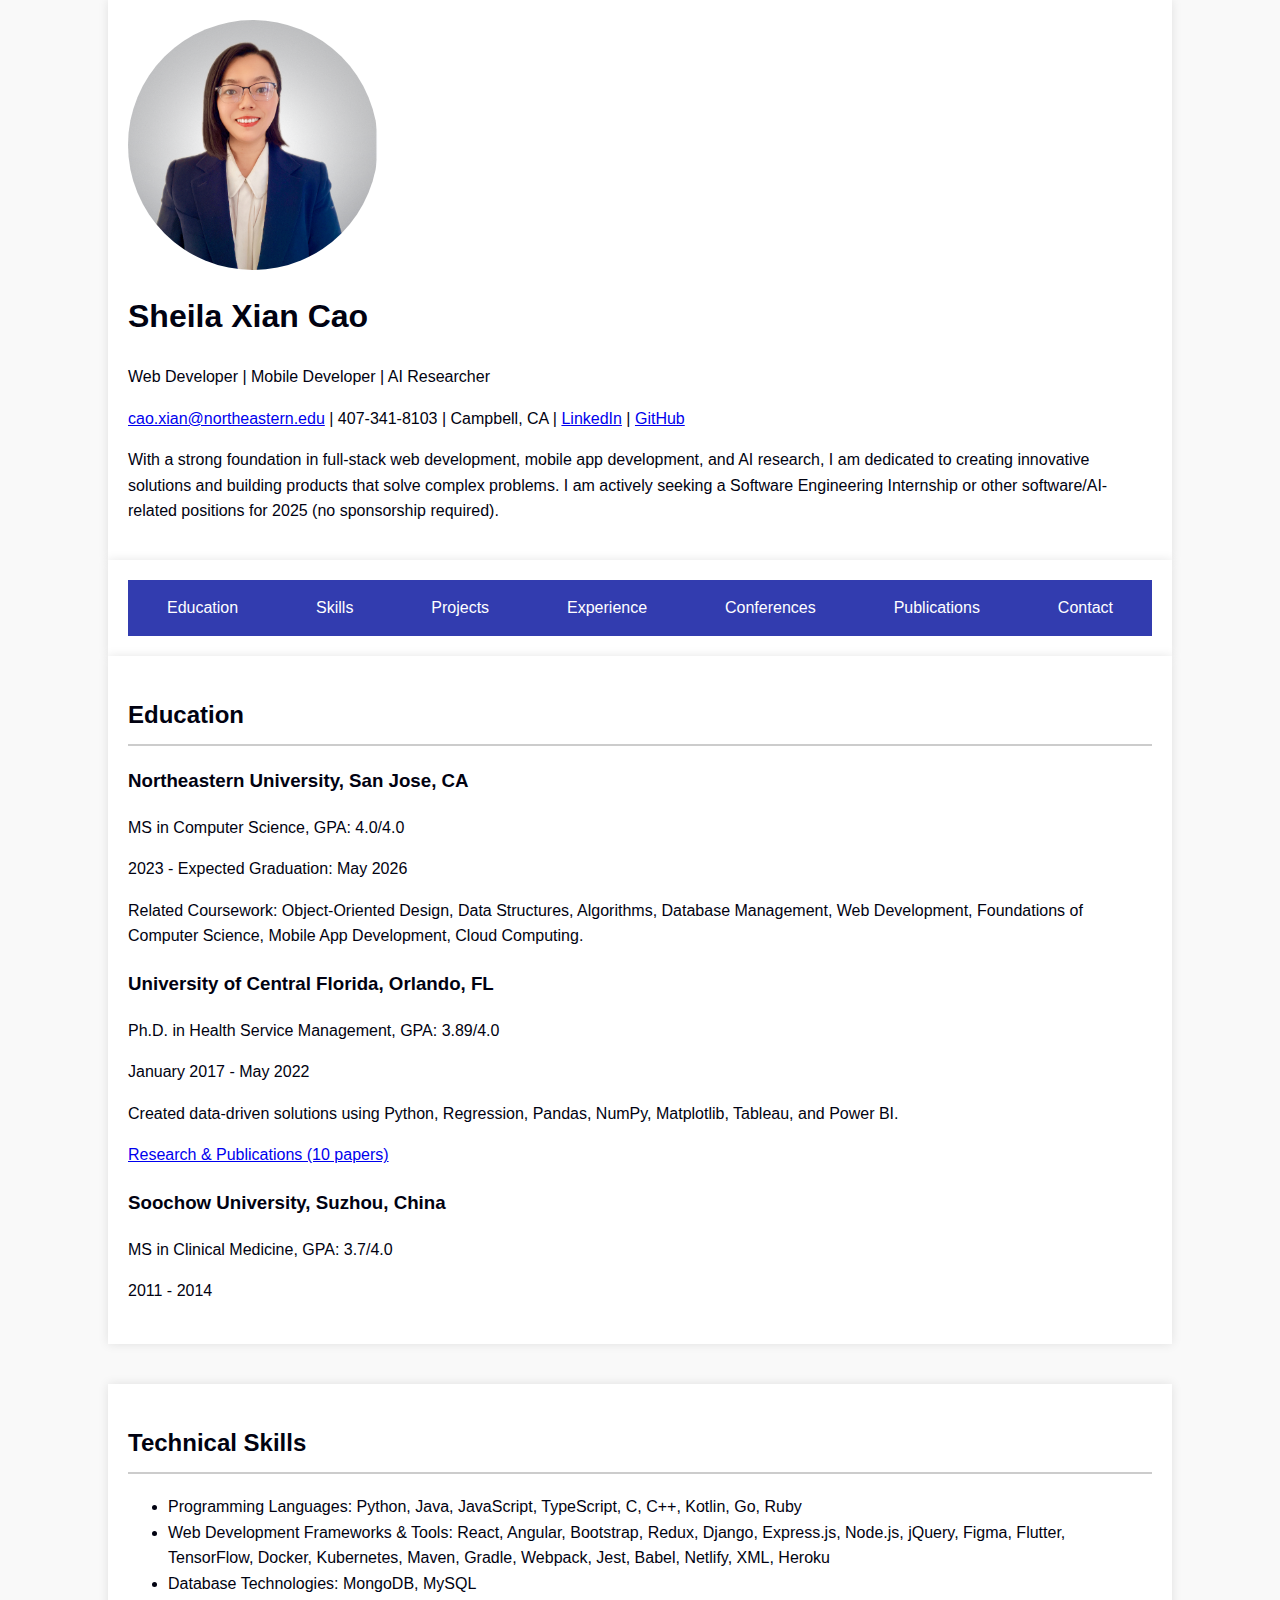
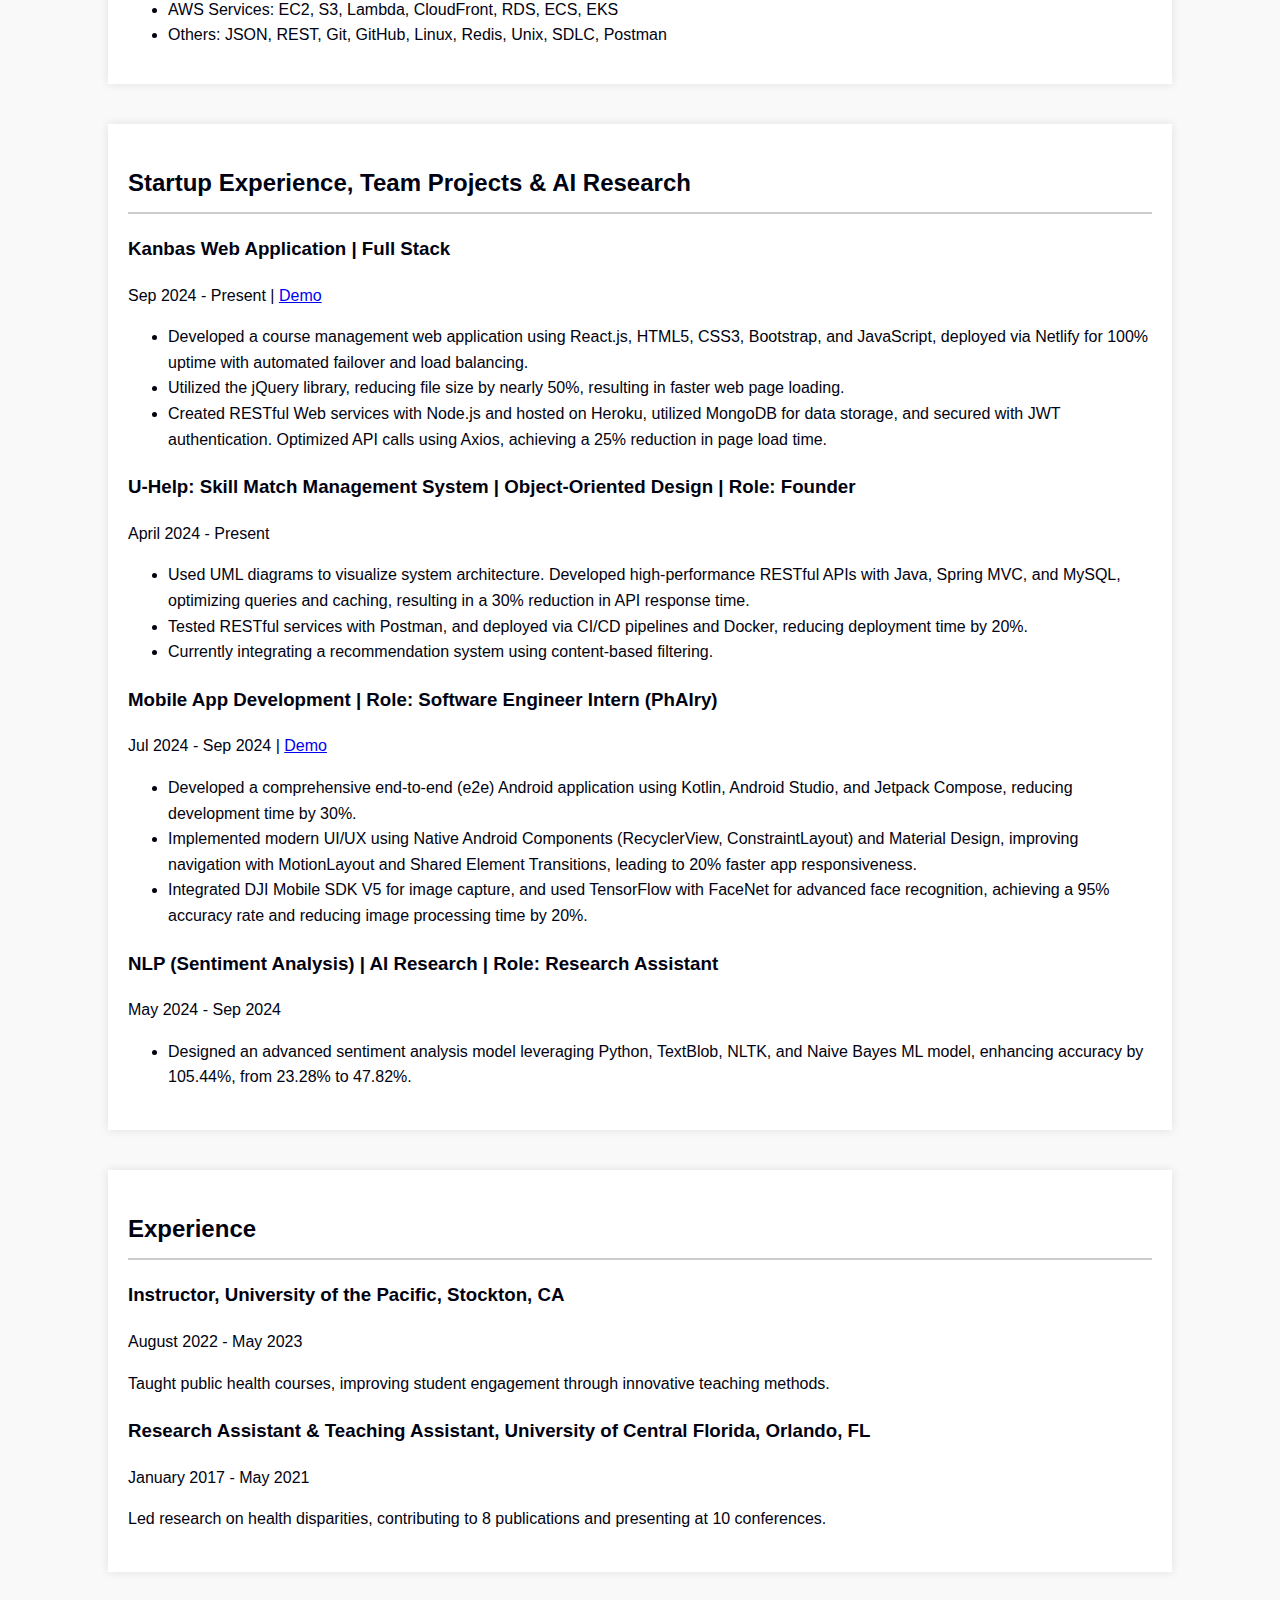
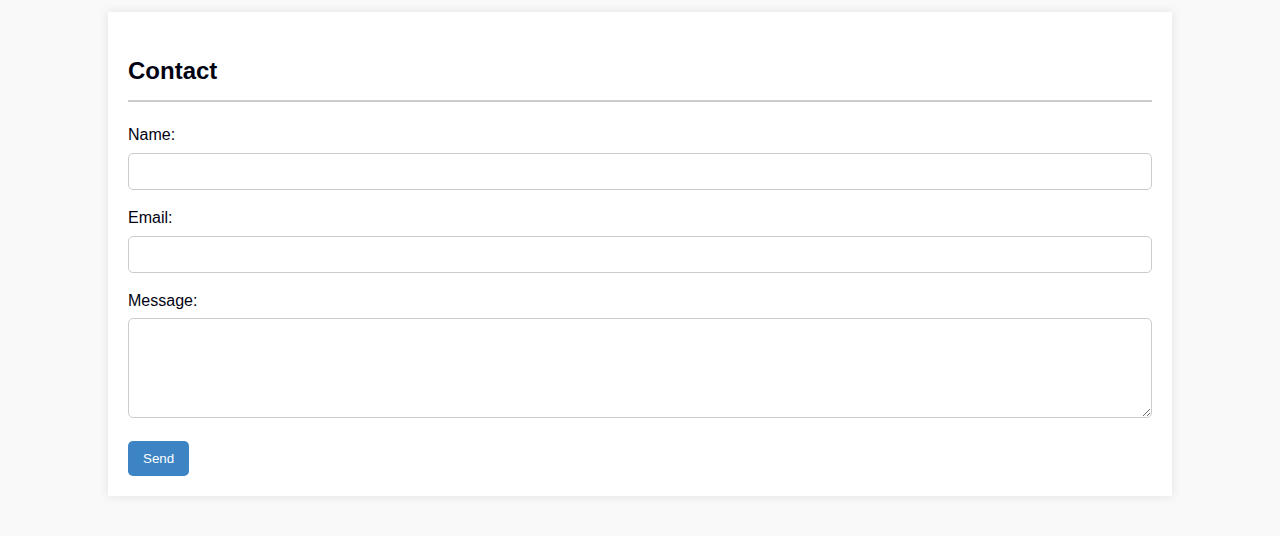
==== commit e9e0f28e: "Update index.html" ====
--- a/index.html
+++ b/index.html
@@ -12,8 +12,8 @@
             <img src="images/xian_cao.jpg" alt="Xian Cao's profile picture">
             <h1>Sheila Xian Cao</h1>
             <p>Web Developer | Mobile Developer | AI Researcher</p>
-            <p><a href="mailto:caoxianlovecoding@gmail.com">caoxianlovecoding@gmail.com</a> | 407-341-8103 | Campbell, CA | <a href="https://www.linkedin.com/in/xian-sheila-cao-a75514177/" target="_blank">LinkedIn</a> | <a href="https://github.com/xiancao2024" target="_blank">GitHub</a></p>
-            <p>With a strong foundation in full-stack web development, mobile app development, and AI research, I am dedicated to creating innovative solutions and building products that act as technological medication for clients' and businesses' needs. I am seeking a Software Engineering Internship or other Software or AI-related positions.</p>
+            <p><a href="mailto:cao.xian@northeastern.edu">cao.xian@northeastern.edu</a> | 407-341-8103 | Campbell, CA | <a href="https://www.linkedin.com/in/xian-sheila-cao-a75514177/" target="_blank">LinkedIn</a> | <a href="https://github.com/xiancao2024" target="_blank">GitHub</a></p>
+            <p>With a strong foundation in full-stack web development, mobile app development, and AI research, I am dedicated to creating innovative solutions and building products that solve complex problems. I am actively seeking a Software Engineering Internship or other software/AI-related positions for 2025 (no sponsorship required).</p>
         </div>
     </header>
     <nav>
@@ -34,7 +34,7 @@
             <h2>Education</h2>
             <div class="edu-entry">
                 <h3>Northeastern University, San Jose, CA</h3>
-                <p>MS in Computer Science, GPA 4.0/4.0</p>
+                <p>MS in Computer Science, GPA: 4.0/4.0</p>
                 <p>2023 - Expected Graduation: May 2026</p>
                 <p>Related Coursework: Object-Oriented Design, Data Structures, Algorithms, Database Management, Web Development, Foundations of Computer Science, Mobile App Development, Cloud Computing.</p>
             </div>
@@ -82,6 +82,7 @@
                 <ul>
                     <li>Used UML diagrams to visualize system architecture. Developed high-performance RESTful APIs with Java, Spring MVC, and MySQL, optimizing queries and caching, resulting in a 30% reduction in API response time.</li>
                     <li>Tested RESTful services with Postman, and deployed via CI/CD pipelines and Docker, reducing deployment time by 20%.</li>
+                    <li>Currently integrating a recommendation system using content-based filtering.</li>
                 </ul>
             </div>
             <div class="project-entry">
